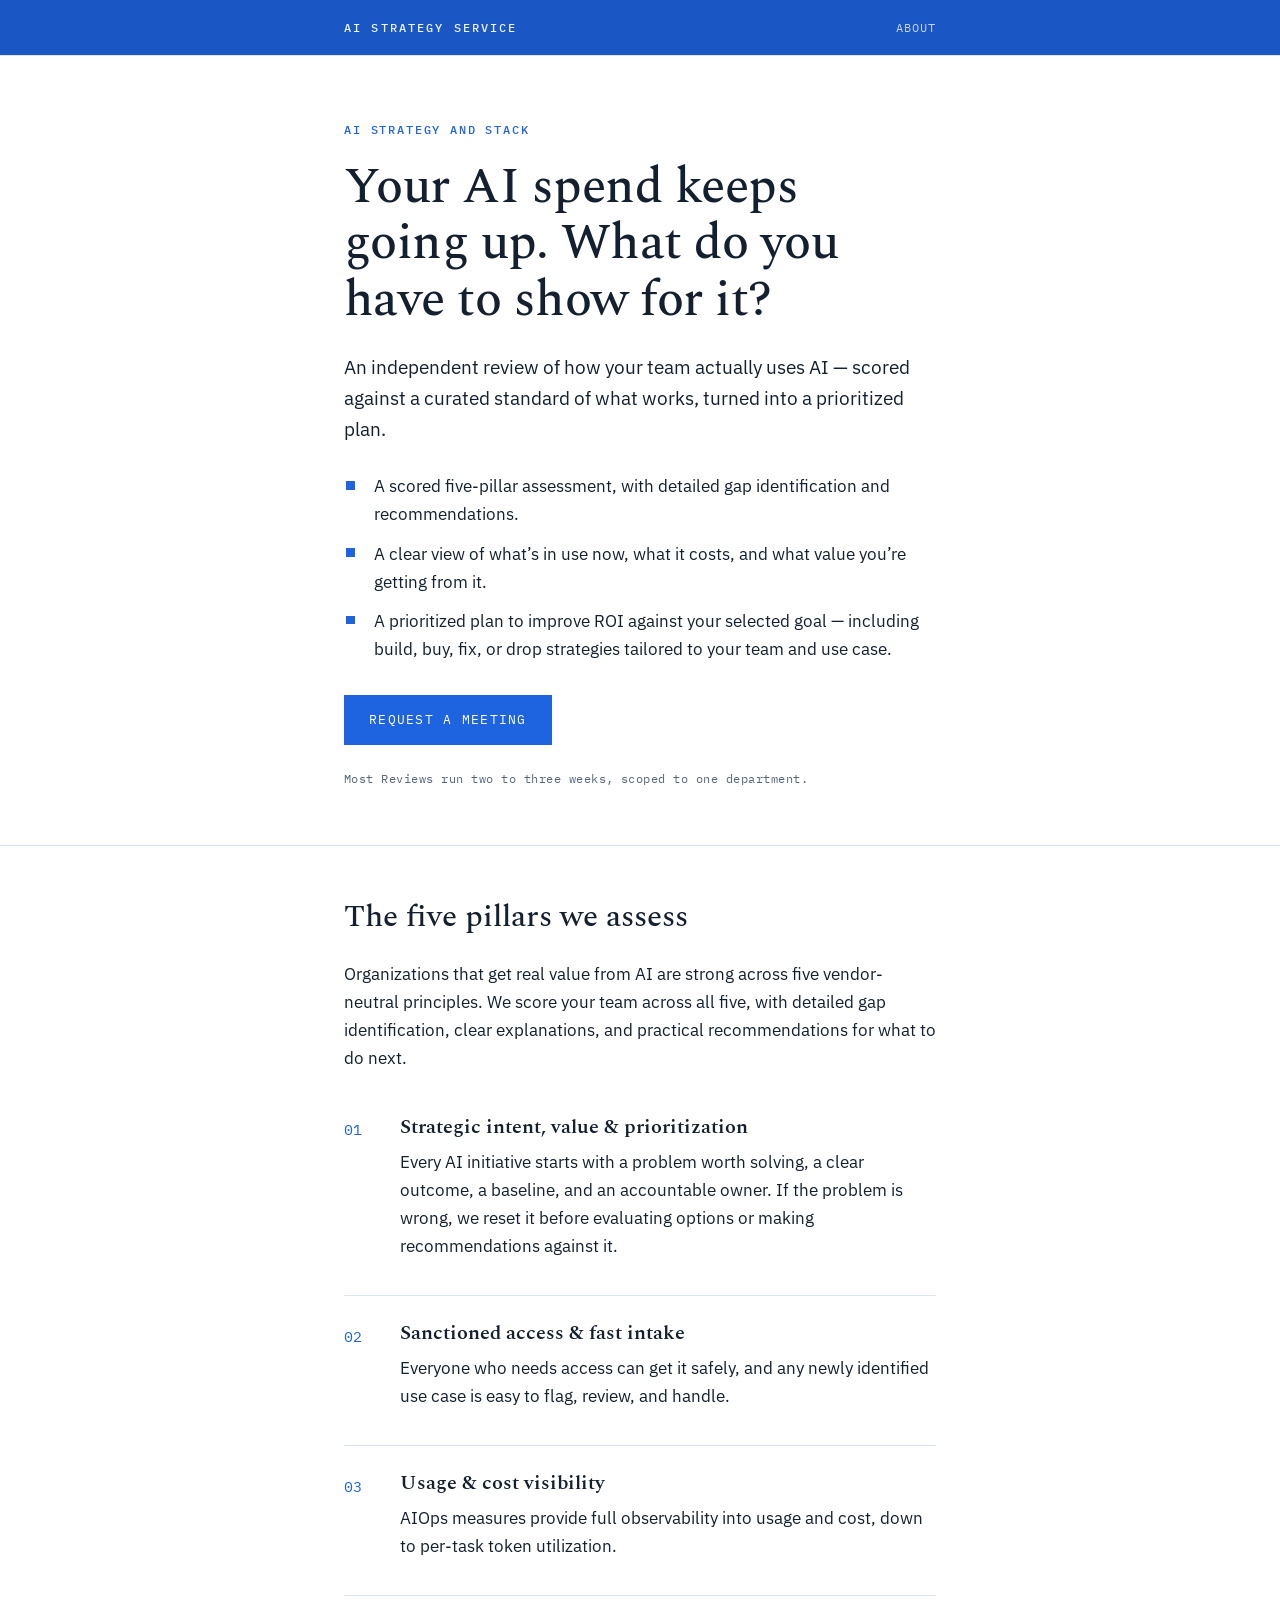
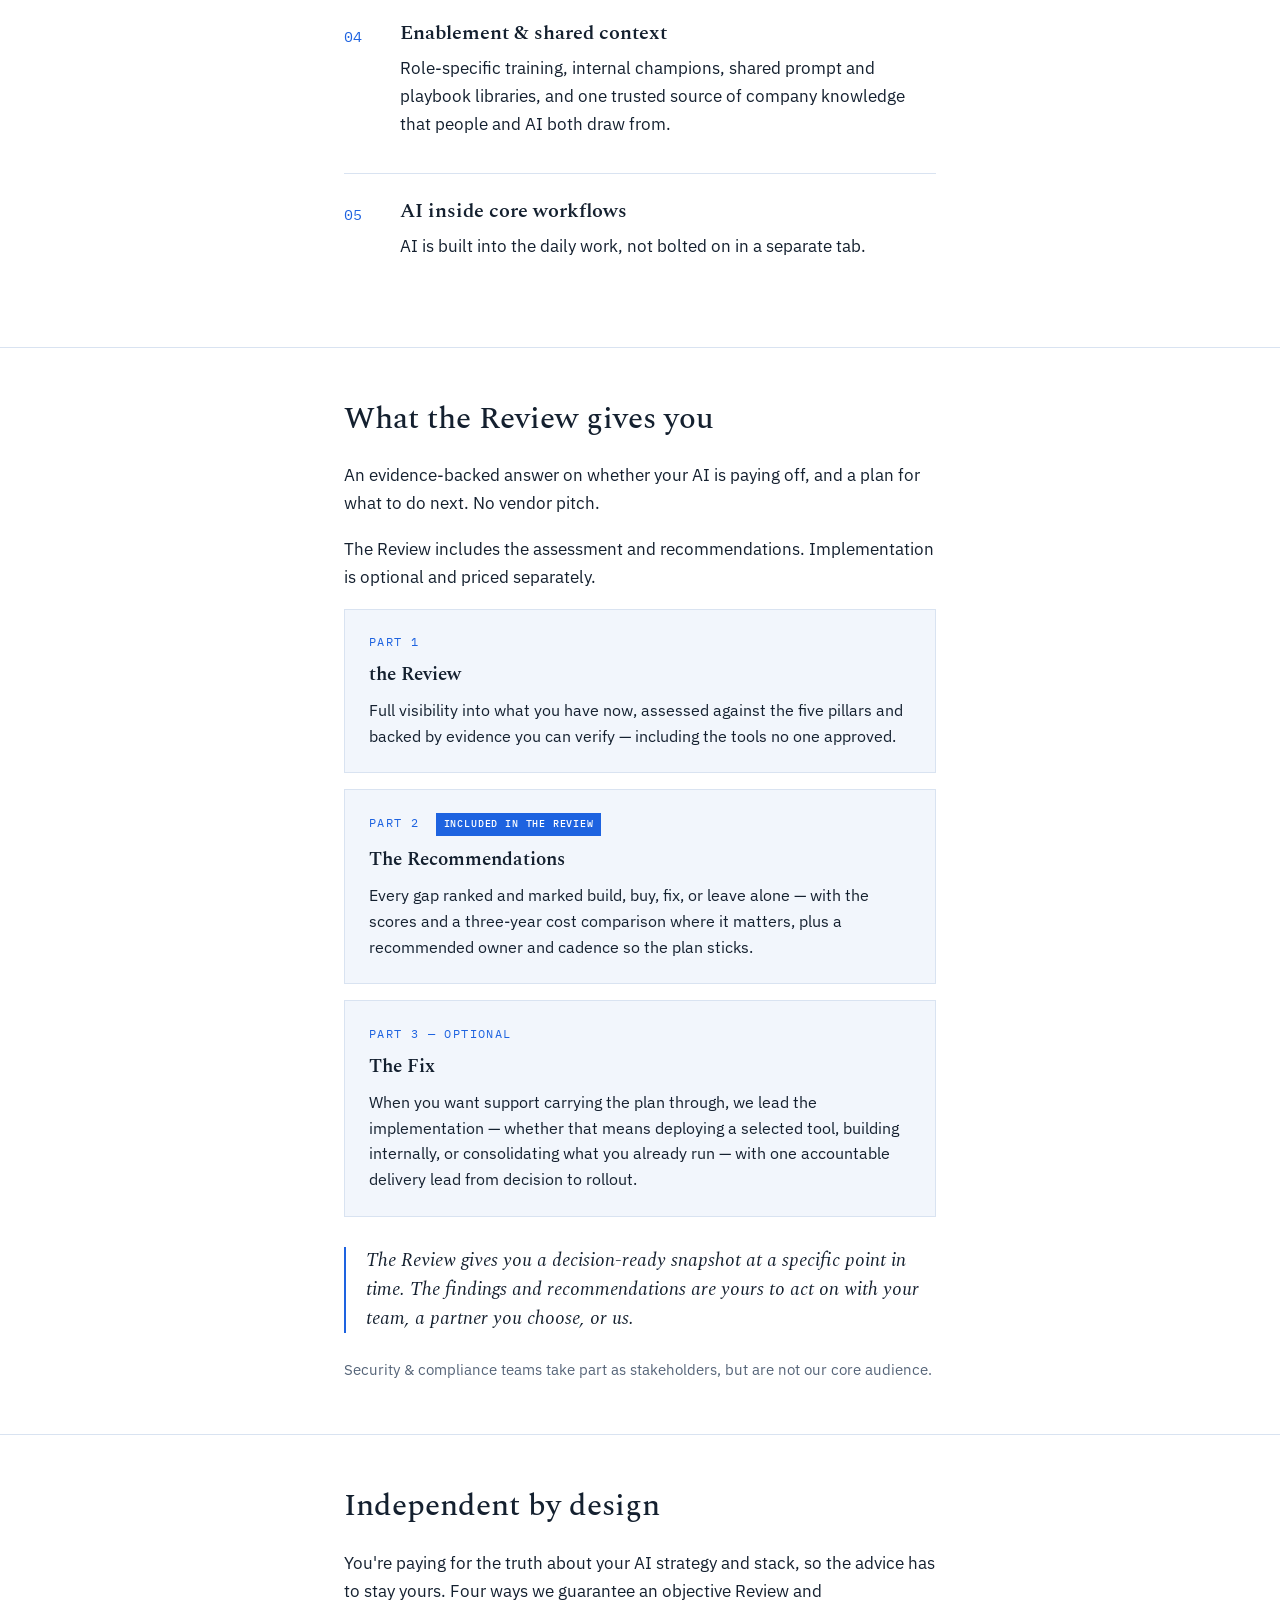
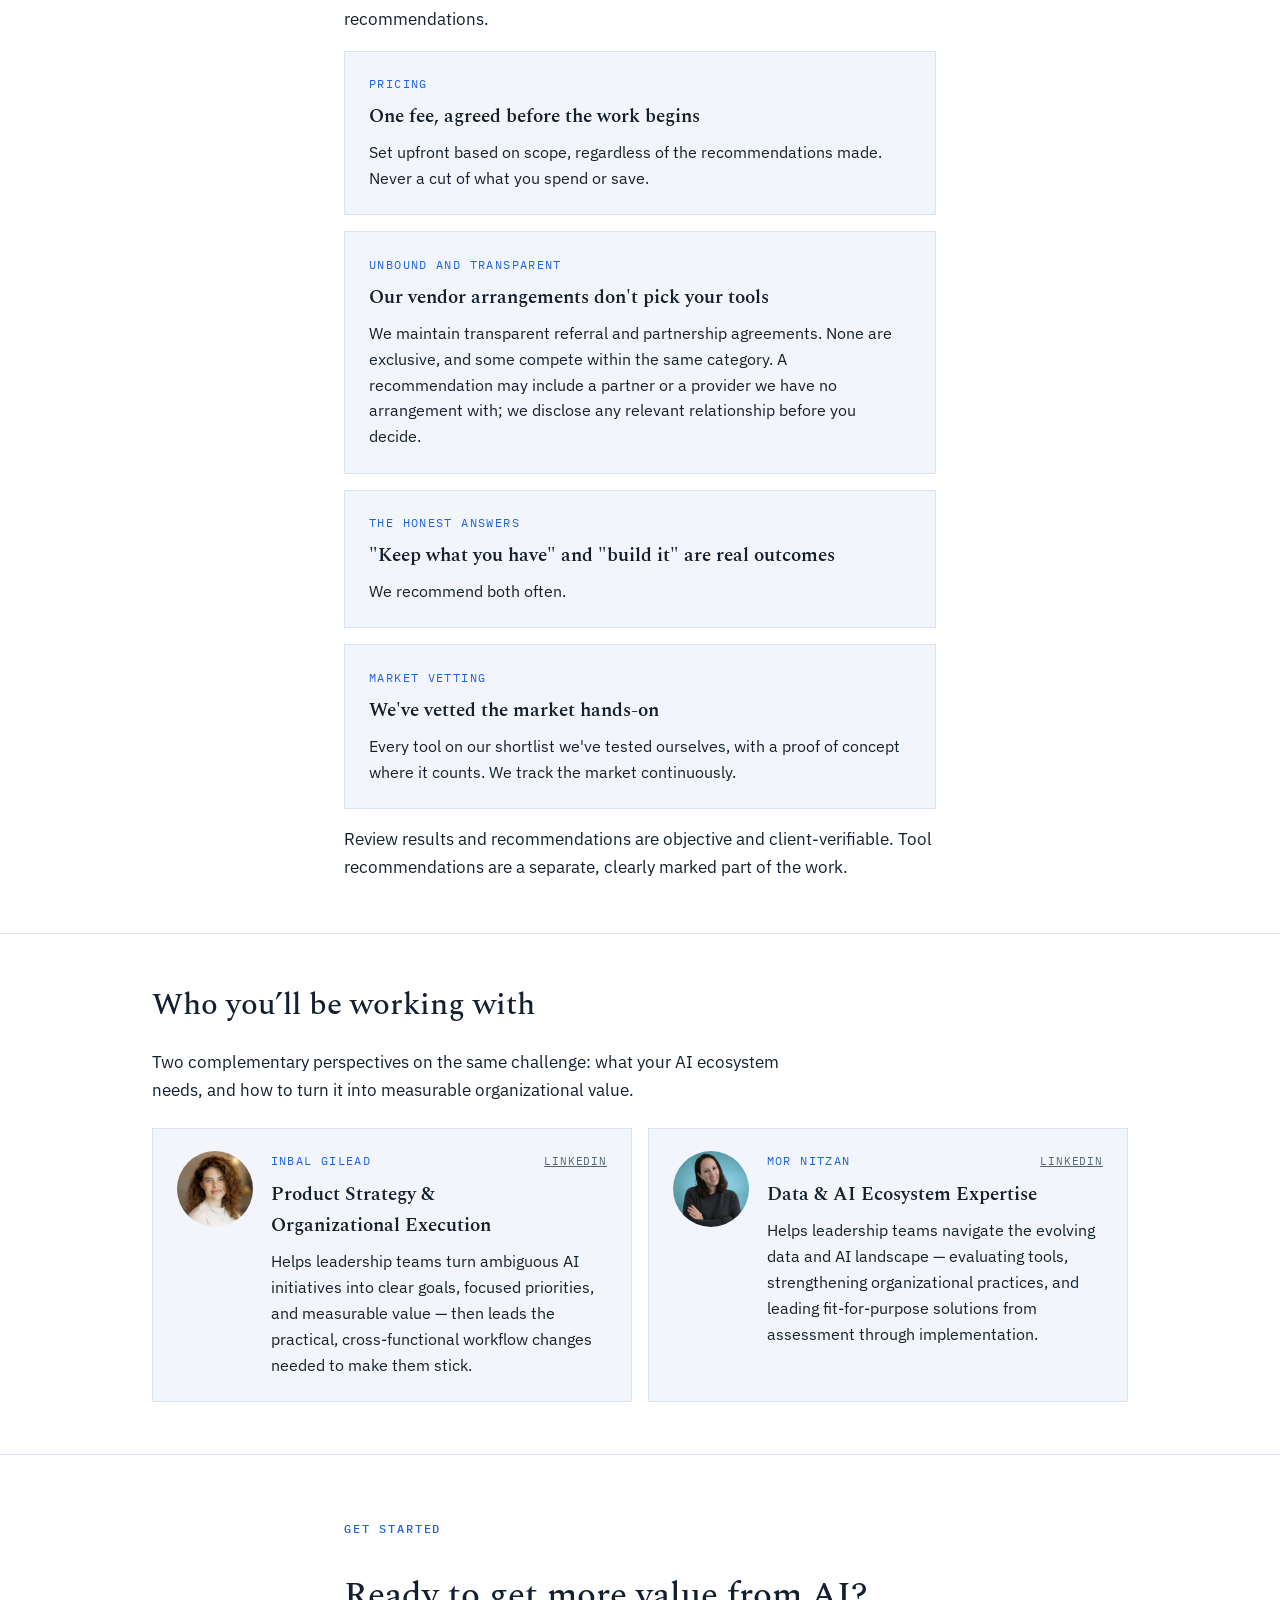
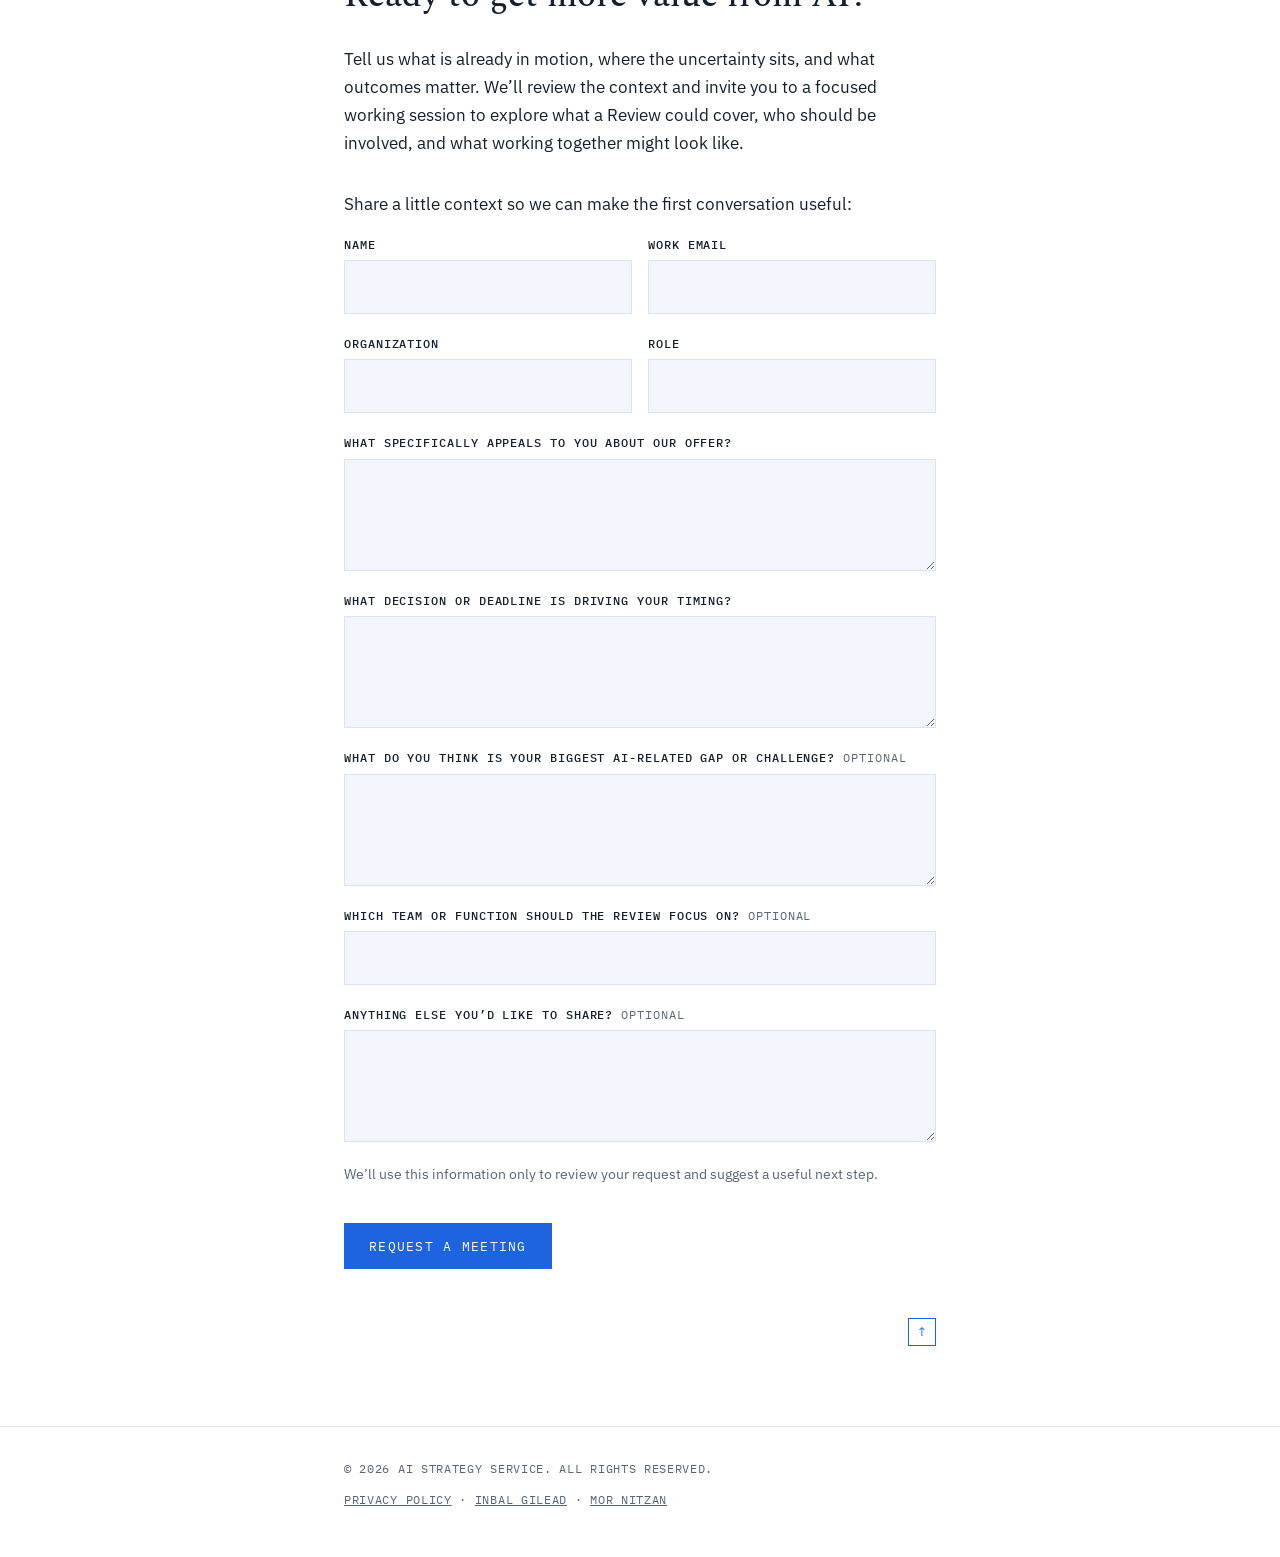
==== ai-strategy-service/index.html @ 46b4a3da "Add AI strategy service landing page" ====
<!doctype html>
<html lang="en">
<head>
<meta charset="utf-8">
<meta name="viewport" content="width=device-width, initial-scale=1">
<style>img{max-width:100%}[hidden]{display:none!important}</style>
<title>Is Your AI Working?</title>
<meta name="description" content="An independent read on whether your organization's AI is delivering — mapped, scored against five pillars, and turned into a prioritized plan." />
<link rel="preconnect" href="https://fonts.googleapis.com" />
<link rel="preconnect" href="https://fonts.gstatic.com" crossorigin />
<link rel="stylesheet" href="https://fonts.googleapis.com/css2?family=Spectral:ital,wght@0,400;0,500;0,600;1,400&family=IBM+Plex+Sans:wght@400;500;600&family=IBM+Plex+Mono:wght@400;500&display=swap" />

<style>
  :root {
    --paper:   #ffffff;
    --surface: #f2f6fc;
    --ink:     #14202f;
    --primary: #1a56c4;
    --accent:  #1e63e0;
    --muted:   #566579;
    --border:  #d9e3f1;
    --band-ink:#eef4ff;

    --maxw: 40rem;
    --serif: "Spectral", Georgia, "Times New Roman", serif;
    --sans: "IBM Plex Sans", "Helvetica Neue", Arial, sans-serif;
    --mono: "IBM Plex Mono", ui-monospace, "SFMono-Regular", Menlo, monospace;
  }

  @media (prefers-color-scheme: dark) {
    :root:not([data-theme="light"]) {
      --paper:   #0d1626;
      --surface: #152238;
      --ink:     #e7eefb;
      --primary: #8db4f2;
      --accent:  #6fa2f4;
      --muted:   #93a4bd;
      --border:  #26374f;
      --band-ink:#e7eefb;
    }
  }

  :root[data-theme="dark"] {
    --paper:   #0d1626;
    --surface: #152238;
    --ink:     #e7eefb;
    --primary: #8db4f2;
    --accent:  #6fa2f4;
    --muted:   #93a4bd;
    --border:  #26374f;
    --band-ink:#e7eefb;
  }

  * { box-sizing: border-box; }

  body {
    margin: 0;
    background: var(--paper);
    color: var(--ink);
    font-family: var(--sans);
    font-size: 1.0625rem;
    line-height: 1.65;
    -webkit-font-smoothing: antialiased;
  }

  .wrap {
    max-width: var(--maxw);
    margin: 0 auto;
    padding: 0 1.5rem;
  }

  .eyebrow {
    font-family: var(--mono);
    font-size: 0.72rem;
    font-weight: 500;
    letter-spacing: 0.16em;
    text-transform: uppercase;
    color: var(--accent);
    margin: 0 0 1.25rem;
  }

  h1, h2, h3 {
    font-family: var(--serif);
    font-weight: 500;
    text-wrap: balance;
    color: var(--ink);
  }

  /* ---- header band ---- */
  .band {
    background: var(--primary);
    color: var(--band-ink);
    border-bottom: 1px solid var(--border);
  }
  :root[data-theme="dark"] .band,
  :root:not([data-theme="light"]) .band {
    background: var(--surface);
  }
  @media (prefers-color-scheme: light) {
    :root:not([data-theme="dark"]) .band { background: var(--primary); }
  }

  .band .wrap {
    display: flex;
    justify-content: space-between;
    align-items: center;
    gap: 1rem;
    padding-top: 1.1rem;
    padding-bottom: 1.1rem;
    font-family: var(--mono);
    font-size: 0.74rem;
    letter-spacing: 0.08em;
  }
  .band .mark {
    text-transform: uppercase;
    letter-spacing: 0.18em;
    font-weight: 500;
  }
  .band .legend {
    color: var(--band-ink);
    opacity: 0.66;
    text-transform: uppercase;
  }
  .band a.legend { text-decoration: none; opacity: 0.8; }
  .band a.legend:hover { opacity: 1; }

  /* ---- hero ---- */
  .hero { padding: 4rem 0 3.5rem; }
  .hero h1 {
    font-size: clamp(2.1rem, 6vw, 3.15rem);
    line-height: 1.12;
    letter-spacing: -0.01em;
    margin: 0 0 1.5rem;
  }
  .hero p.lede {
    font-size: 1.2rem;
    line-height: 1.6;
    color: var(--ink);
    margin: 0 0 1.75rem;
  }
  .hero .hero-list { margin: 0 0 2rem; }
  .hero .hero-list li { margin-bottom: 0.7rem; }
  .hero-shape {
    font-family: var(--mono);
    font-size: 0.76rem;
    letter-spacing: 0.04em;
    color: var(--muted);
    margin: 1.5rem 0 0;
  }

  .cta {
    display: inline-block;
    font-family: var(--mono);
    font-size: 0.8rem;
    letter-spacing: 0.1em;
    text-transform: uppercase;
    text-decoration: none;
    color: var(--paper);
    background: var(--accent);
    padding: 0.85rem 1.5rem;
    border: 1px solid var(--accent);
    transition: background 120ms ease, color 120ms ease;
  }
  .cta:hover { background: transparent; color: var(--accent); }
  .cta:focus-visible { outline: 2px solid var(--accent); outline-offset: 3px; }
  :root[data-theme="dark"] .cta,
  :root:not([data-theme="light"]) .cta { color: #0d1626; }
  @media (prefers-color-scheme: light) {
    :root:not([data-theme="dark"]) .cta { color: var(--paper); }
  }

  /* ---- generic section ---- */
  section { padding: 3.25rem 0; border-top: 1px solid var(--border); }
  section h2 {
    font-size: clamp(1.5rem, 4vw, 1.95rem);
    line-height: 1.2;
    margin: 0 0 1.5rem;
  }
  section p { margin: 0 0 1.1rem; }
  section p:last-child { margin-bottom: 0; }
  strong { font-weight: 600; }

  .checklist { list-style: none; margin: 1.5rem 0 0; padding: 0; }
  .checklist li {
    position: relative;
    padding-left: 1.9rem;
    margin-bottom: 0.95rem;
  }
  .checklist li::before {
    content: "";
    position: absolute;
    left: 0.15rem;
    top: 0.55rem;
    width: 0.55rem;
    height: 0.55rem;
    background: var(--accent);
  }

  /* ---- framework ---- */
  .scale-note {
    font-family: var(--mono);
    font-size: 0.78rem;
    color: var(--muted);
    display: flex;
    align-items: center;
    gap: 0.7rem;
    margin: 0 0 2.25rem;
    letter-spacing: 0.03em;
  }
  .scale { display: inline-flex; gap: 0.28rem; }
  .scale i {
    width: 0.62rem; height: 0.62rem;
    border: 1px solid var(--accent);
    display: block;
  }
  .scale i:first-child { background: var(--accent); }

  .practice {
    display: grid;
    grid-template-columns: 2.4rem 1fr;
    gap: 0.4rem 1.1rem;
    padding: 1.6rem 0;
    border-top: 1px solid var(--border);
  }
  .practice:first-of-type { border-top: none; }
  .practice .num {
    font-family: var(--mono);
    font-size: 0.95rem;
    color: var(--accent);
    padding-top: 0.15rem;
  }
  .practice h3 {
    margin: 0 0 0.45rem;
    font-size: 1.24rem;
    font-weight: 600;
    line-height: 1.3;
  }
  .practice .good { margin: 0 0 0.55rem; }
  .practice .check {
    margin: 0;
    font-size: 0.95rem;
    color: var(--muted);
  }
  .practice .check b {
    font-family: var(--mono);
    font-weight: 500;
    font-size: 0.7rem;
    letter-spacing: 0.12em;
    text-transform: uppercase;
    color: var(--accent);
    display: block;
    margin-bottom: 0.15rem;
  }

  /* ---- offer ---- */
  .part {
    background: var(--surface);
    border: 1px solid var(--border);
    padding: 1.4rem 1.5rem;
    margin-bottom: 1rem;
  }
  .part .label {
    font-family: var(--mono);
    font-size: 0.72rem;
    letter-spacing: 0.12em;
    text-transform: uppercase;
    color: var(--accent);
    display: block;
    margin-bottom: 0.5rem;
  }
  .included-badge {
    display: inline-block;
    margin-left: 0.55rem;
    padding: 0.2rem 0.45rem;
    background: var(--accent);
    color: var(--paper);
    font-size: 0.64rem;
    font-weight: 500;
    letter-spacing: 0.08em;
  }
  .part h3 { margin: 0 0 0.5rem; font-size: 1.18rem; font-weight: 600; }
  .part p { margin: 0; font-size: 0.98rem; }
  .part .opt { color: var(--muted); font-style: italic; }
  #about .wrap { max-width: 64rem; }
  #about .intro { max-width: var(--maxw); margin-bottom: 1.5rem; }
  .people {
    display: grid;
    grid-template-columns: repeat(2, minmax(0, 1fr));
    gap: 1rem;
  }
  .part.person { display: flex; gap: 1.1rem; align-items: flex-start; }
  .people .part.person { height: 100%; margin: 0; }
  .part.person img {
    width: 76px; height: 76px; border-radius: 50%;
    object-fit: cover; flex: none;
  }
  .person-meta {
    display: flex;
    align-items: baseline;
    justify-content: space-between;
    gap: 0.75rem;
    margin-bottom: 0.5rem;
  }
  .person-meta .label { margin: 0; }
  .person-meta a {
    color: var(--muted);
    font-family: var(--mono);
    font-size: 0.68rem;
    letter-spacing: 0.08em;
    text-transform: uppercase;
  }
  .person-meta a:hover { color: var(--accent); }

  .pullquote {
    font-family: var(--serif);
    font-size: 1.2rem;
    line-height: 1.5;
    font-style: italic;
    border-left: 2px solid var(--accent);
    padding-left: 1.25rem;
    margin: 1.9rem 0 0;
    color: var(--ink);
  }

  /* ---- closing ---- */
  .closing { border-top: 1px solid var(--border); }
  .closing .wrap { padding-top: 4rem; padding-bottom: 5rem; }
  .closing h2 { font-size: clamp(1.6rem, 4.5vw, 2.2rem); margin-bottom: 1.25rem; }
  .contact-intro { margin-bottom: 2rem; }
  .contact-form { display: grid; gap: 1.25rem; }
  .form-row { display: grid; grid-template-columns: repeat(2, minmax(0, 1fr)); gap: 1rem; }
  .field { display: grid; gap: 0.4rem; }
  .field label {
    font-family: var(--mono);
    font-size: 0.72rem;
    font-weight: 500;
    letter-spacing: 0.08em;
    text-transform: uppercase;
  }
  .field .optional { color: var(--muted); font-weight: 400; }
  .field input, .field textarea {
    width: 100%;
    border: 1px solid var(--border);
    border-radius: 0;
    background: var(--surface);
    color: var(--ink);
    font: inherit;
    padding: 0.75rem 0.85rem;
  }
  .field textarea { min-height: 7rem; resize: vertical; }
  .field input:focus, .field textarea:focus {
    outline: 2px solid var(--accent);
    outline-offset: 2px;
  }
  .form-note { color: var(--muted); font-size: 0.9rem; margin: 0; }
  .bot-field { position: absolute; left: -9999px; }
  .back-to-top-wrap { display: flex; justify-content: flex-end; margin: 2rem 0 0; }
  .back-to-top {
    display: inline-grid;
    place-items: center;
    width: 1.75rem;
    height: 1.75rem;
    border: 1px solid var(--accent);
    color: var(--accent);
    font-family: var(--mono);
    font-size: 0.8rem;
    line-height: 1;
    text-decoration: none;
  }
  .back-to-top:hover { background: var(--accent); color: var(--paper); }
  .back-to-top:focus-visible { outline: 2px solid var(--accent); outline-offset: 3px; }

  footer {
    border-top: 1px solid var(--border);
    padding: 2rem 0 3rem;
    font-family: var(--mono);
    font-size: 0.72rem;
    letter-spacing: 0.06em;
    color: var(--muted);
    text-transform: uppercase;
  }
  footer .wrap {
    display: flex;
    justify-content: space-between;
    align-items: center;
    flex-wrap: wrap;
    gap: 0.75rem 1.5rem;
  }
  footer a { color: inherit; }
  footer a:hover { color: var(--accent); }

  @media (max-width: 800px) {
    .people { grid-template-columns: 1fr; }
    #about .intro { max-width: none; }
  }

  @media (max-width: 520px) {
    .form-row { grid-template-columns: 1fr; }
    .part.person { display: block; }
    .part.person img { margin-bottom: 1rem; }
    footer .wrap { display: block; }
    footer .links { margin-top: 0.75rem; }
  }

  @media (prefers-reduced-motion: no-preference) {
    .reveal { opacity: 0; transform: translateY(12px); transition: opacity 600ms ease, transform 600ms ease; }
    .reveal.in { opacity: 1; transform: none; }
  }
</style>

</head>
<body id="top">
<div class="band">
  <div class="wrap">
    <span class="mark">AI Strategy Service</span>
    <a class="legend" href="#about">About</a>
  </div>
</div>

<header class="hero">
  <div class="wrap">
    <p class="eyebrow">AI Strategy and stack</p>
    <h1>Your AI spend keeps going up. What do you have to show for it?</h1>
    <p class="lede">
      An independent review of how your team actually uses AI —
      scored against a curated standard of what works, turned into a
      prioritized plan.
    </p>
    <ul class="checklist hero-list">
      <li>A scored five-pillar assessment, with detailed gap identification and recommendations.</li>
      <li>A clear view of what&rsquo;s in use now, what it costs, and what value you&rsquo;re getting from it.</li>
      <li>A prioritized plan to improve ROI against your selected goal &mdash; including build, buy, fix, or drop strategies tailored to your team and use case.</li>
    </ul>
    <a class="cta" href="#contact">Request a meeting</a>
    <p class="hero-shape">Most Reviews run two to three weeks, scoped to one department.</p>
  </div>
</header>

<section class="reveal">
  <div class="wrap">
    <h2>The five pillars we assess</h2>
    <p>
      Organizations that get real value from AI are strong across five
      vendor-neutral principles. We score your team across all five, with
      detailed gap identification, clear explanations, and practical
      recommendations for what to do next.
    </p>

    <div class="practice">
      <span class="num">01</span>
      <div>
        <h3>Strategic intent, value &amp; prioritization</h3>
        <p class="good">Every AI initiative starts with a problem worth solving, a clear outcome, a baseline, and an accountable owner. If the problem is wrong, we reset it before evaluating options or making recommendations against it.</p>
      </div>
    </div>

    <div class="practice">
      <span class="num">02</span>
      <div>
        <h3>Sanctioned access &amp; fast intake</h3>
        <p class="good">Everyone who needs access can get it safely, and any newly identified use case is easy to flag, review, and handle.</p>
      </div>
    </div>

    <div class="practice">
      <span class="num">03</span>
      <div>
        <h3>Usage &amp; cost visibility</h3>
        <p class="good">AIOps measures provide full observability into usage and cost, down to per-task token utilization.</p>
      </div>
    </div>

    <div class="practice">
      <span class="num">04</span>
      <div>
        <h3>Enablement &amp; shared context</h3>
        <p class="good">Role-specific training, internal champions, shared prompt and playbook libraries, and one trusted source of company knowledge that people and AI both draw from.</p>
      </div>
    </div>

    <div class="practice">
      <span class="num">05</span>
      <div>
        <h3>AI inside core workflows</h3>
        <p class="good">AI is built into the daily work, not bolted on in a separate tab.</p>
      </div>
    </div>
  </div>
</section>

<section class="reveal">
  <div class="wrap">
    <h2>What the Review gives you</h2>
    <p>
      An evidence-backed answer on whether your AI is paying off, and a
      plan for what to do next. No vendor pitch.
    </p>
    <p>The Review includes the assessment and recommendations. Implementation is optional and priced separately.</p>

    <div class="part">
      <span class="label">Part 1</span>
      <h3>the Review</h3>
      <p>Full visibility into what you have now, assessed against the five pillars and backed by evidence you can verify &mdash; including the tools no one approved.</p>
    </div>

    <div class="part">
      <span class="label">Part 2 <strong class="included-badge">Included in the Review</strong></span>
      <h3>The Recommendations</h3>
      <p>Every gap ranked and marked build, buy, fix, or leave alone &mdash; with the scores and a three-year cost comparison where it matters, plus a recommended owner and cadence so the plan sticks.</p>
    </div>

    <div class="part">
      <span class="label">Part 3 &mdash; optional</span>
      <h3>The Fix</h3>
      <p>When you want support carrying the plan through, we lead the implementation &mdash; whether that means deploying a selected tool, building internally, or consolidating what you already run &mdash; with one accountable delivery lead from decision to rollout.</p>
    </div>

    <p class="pullquote">
      The Review gives you a decision-ready snapshot at a specific point in
      time. The findings and
      recommendations are yours to act on with your team, a partner you
      choose, or us.
    </p>
    <p style="font-size:0.95rem;color:var(--muted);margin-top:1.5rem;">
      Security &amp; compliance teams take part as stakeholders, but are not our
      core audience.
    </p>
  </div>
</section>

<section class="reveal">
  <div class="wrap">
    <h2>Independent by design</h2>
    <p>
      You're paying for the truth about your AI strategy and stack, so the advice
      has to stay yours. Four ways we guarantee an objective Review and recommendations.
    </p>

    <div class="part">
      <span class="label">Pricing</span>
      <h3>One fee, agreed before the work begins</h3>
      <p>
        Set upfront based on scope, regardless of the recommendations made.
        Never a cut of what you spend or save.
      </p>
    </div>

    <div class="part">
      <span class="label">Unbound and transparent</span>
      <h3>Our vendor arrangements don't pick your tools</h3>
      <p>
        We maintain transparent referral and partnership agreements. None
        are exclusive, and some compete within the same category. A
        recommendation may include a partner or a provider we have no
        arrangement with; we disclose any relevant relationship before you decide.
      </p>
    </div>

    <div class="part">
      <span class="label">The honest answers</span>
      <h3>"Keep what you have" and "build it" are real outcomes</h3>
      <p>We recommend both often.</p>
    </div>

    <div class="part">
      <span class="label">Market vetting</span>
      <h3>We've vetted the market hands-on</h3>
      <p>
        Every tool on our shortlist we've tested ourselves, with a proof
        of concept where it counts. We track the market continuously.
      </p>
    </div>

    <p>
      Review results and recommendations are objective and client-verifiable. Tool
      recommendations are a separate, clearly marked part of the work.
    </p>
  </div>
</section>

<section class="reveal" id="about">
  <div class="wrap">
    <div class="intro">
      <h2>Who you&rsquo;ll be working with</h2>
      <p>
        Two complementary perspectives on the same challenge: what your AI
        ecosystem needs, and how to turn it into measurable organizational value.
      </p>
    </div>

    <div class="people">
      <div class="part person">
        <img src="inbal.png" alt="Inbal Gilead" width="76" height="76" />
        <div>
          <div class="person-meta">
            <span class="label">Inbal Gilead</span>
            <a href="https://www.linkedin.com/in/inbal-gilead" target="_blank" rel="noopener noreferrer">LinkedIn</a>
          </div>
          <h3>Product Strategy &amp; Organizational Execution</h3>
          <p>Helps leadership teams turn ambiguous AI initiatives into clear goals, focused priorities, and measurable value &mdash; then leads the practical, cross-functional workflow changes needed to make them stick.</p>
        </div>
      </div>

      <div class="part person">
        <img src="mor.jpg" alt="Mor Nitzan" width="76" height="76" />
        <div>
          <div class="person-meta">
            <span class="label">Mor Nitzan</span>
            <a href="https://www.linkedin.com/in/mor-nitzan-b29a75110" target="_blank" rel="noopener noreferrer">LinkedIn</a>
          </div>
          <h3>Data &amp; AI Ecosystem Expertise</h3>
          <p>Helps leadership teams navigate the evolving data and AI landscape &mdash; evaluating tools, strengthening organizational practices, and leading fit-for-purpose solutions from assessment through implementation.</p>
        </div>
      </div>
    </div>
  </div>
</section>

<div class="closing" id="contact">
  <div class="wrap">
    <p class="eyebrow">Get started</p>
    <h2>Ready to get more value from AI?</h2>
    <p class="contact-intro">
      Tell us what is already in motion, where the uncertainty sits, and what
      outcomes matter. We&rsquo;ll review the context and invite you to a focused
      working session to explore what a Review could cover, who should be
      involved, and what working together might look like.
    </p>
    <p>Share a little context so we can make the first conversation useful:</p>

    <form class="contact-form" name="meeting-request" method="POST" action="https://formsubmit.co/inbalgilead@gmail.com">
      <input type="hidden" name="_cc" value="mor.nitzan3007@gmail.com">
      <input type="hidden" name="_next" value="https://inbalgilead.com/ai-strategy-service/success.html">
      <input type="hidden" name="_subject" value="New AI Strategy Service meeting request">
      <input type="hidden" name="_template" value="table">
      <p class="bot-field"><label>Don&rsquo;t fill this out: <input name="_honey"></label></p>

      <div class="form-row">
        <div class="field">
          <label for="name">Name</label>
          <input id="name" name="name" type="text" autocomplete="name" required>
        </div>
        <div class="field">
          <label for="email">Work email</label>
          <input id="email" name="email" type="email" autocomplete="email" required>
        </div>
      </div>

      <div class="form-row">
        <div class="field">
          <label for="organization">Organization</label>
          <input id="organization" name="organization" type="text" autocomplete="organization" required>
        </div>
        <div class="field">
          <label for="role">Role</label>
          <input id="role" name="role" type="text" autocomplete="organization-title" required>
        </div>
      </div>

      <div class="field">
        <label for="appeal">What specifically appeals to you about our offer?</label>
        <textarea id="appeal" name="what-appeals-to-you" required></textarea>
      </div>
      <div class="field">
        <label for="timing">What decision or deadline is driving your timing?</label>
        <textarea id="timing" name="timing" required></textarea>
      </div>
      <div class="field">
        <label for="gap">What do you think is your biggest AI-related gap or challenge? <span class="optional">Optional</span></label>
        <textarea id="gap" name="biggest-ai-gap"></textarea>
      </div>
      <div class="field">
        <label for="focus">Which team or function should the Review focus on? <span class="optional">Optional</span></label>
        <input id="focus" name="review-focus" type="text">
      </div>
      <div class="field">
        <label for="anything-else">Anything else you&rsquo;d like to share? <span class="optional">Optional</span></label>
        <textarea id="anything-else" name="anything-else"></textarea>
      </div>

      <p class="form-note">We&rsquo;ll use this information only to review your request and suggest a useful next step.</p>
      <p><button class="cta" type="submit">Request a meeting</button></p>
    </form>
    <p class="back-to-top-wrap"><a class="back-to-top" href="#top" aria-label="Back to top">&uarr;</a></p>
  </div>
</div>

<footer>
  <div class="wrap">
    <span>&copy; 2026 AI Strategy Service. All rights reserved.</span>
    <span class="links"><a href="privacy.html">Privacy Policy</a> · <a href="https://www.linkedin.com/in/inbal-gilead" target="_blank" rel="noopener noreferrer">Inbal Gilead</a> · <a href="https://www.linkedin.com/in/mor-nitzan-b29a75110" target="_blank" rel="noopener noreferrer">Mor Nitzan</a></span>
  </div>
</footer>

<script>
  (function () {
    var els = document.querySelectorAll(".reveal");
    if (!("IntersectionObserver" in window) || window.matchMedia("(prefers-reduced-motion: reduce)").matches) {
      els.forEach(function (el) { el.classList.add("in"); });
      return;
    }
    var io = new IntersectionObserver(function (entries) {
      entries.forEach(function (e) {
        if (e.isIntersecting) { e.target.classList.add("in"); io.unobserve(e.target); }
      });
    }, { rootMargin: "0px 0px -10% 0px" });
    els.forEach(function (el) { io.observe(el); });
  })();
</script>

</body></html>
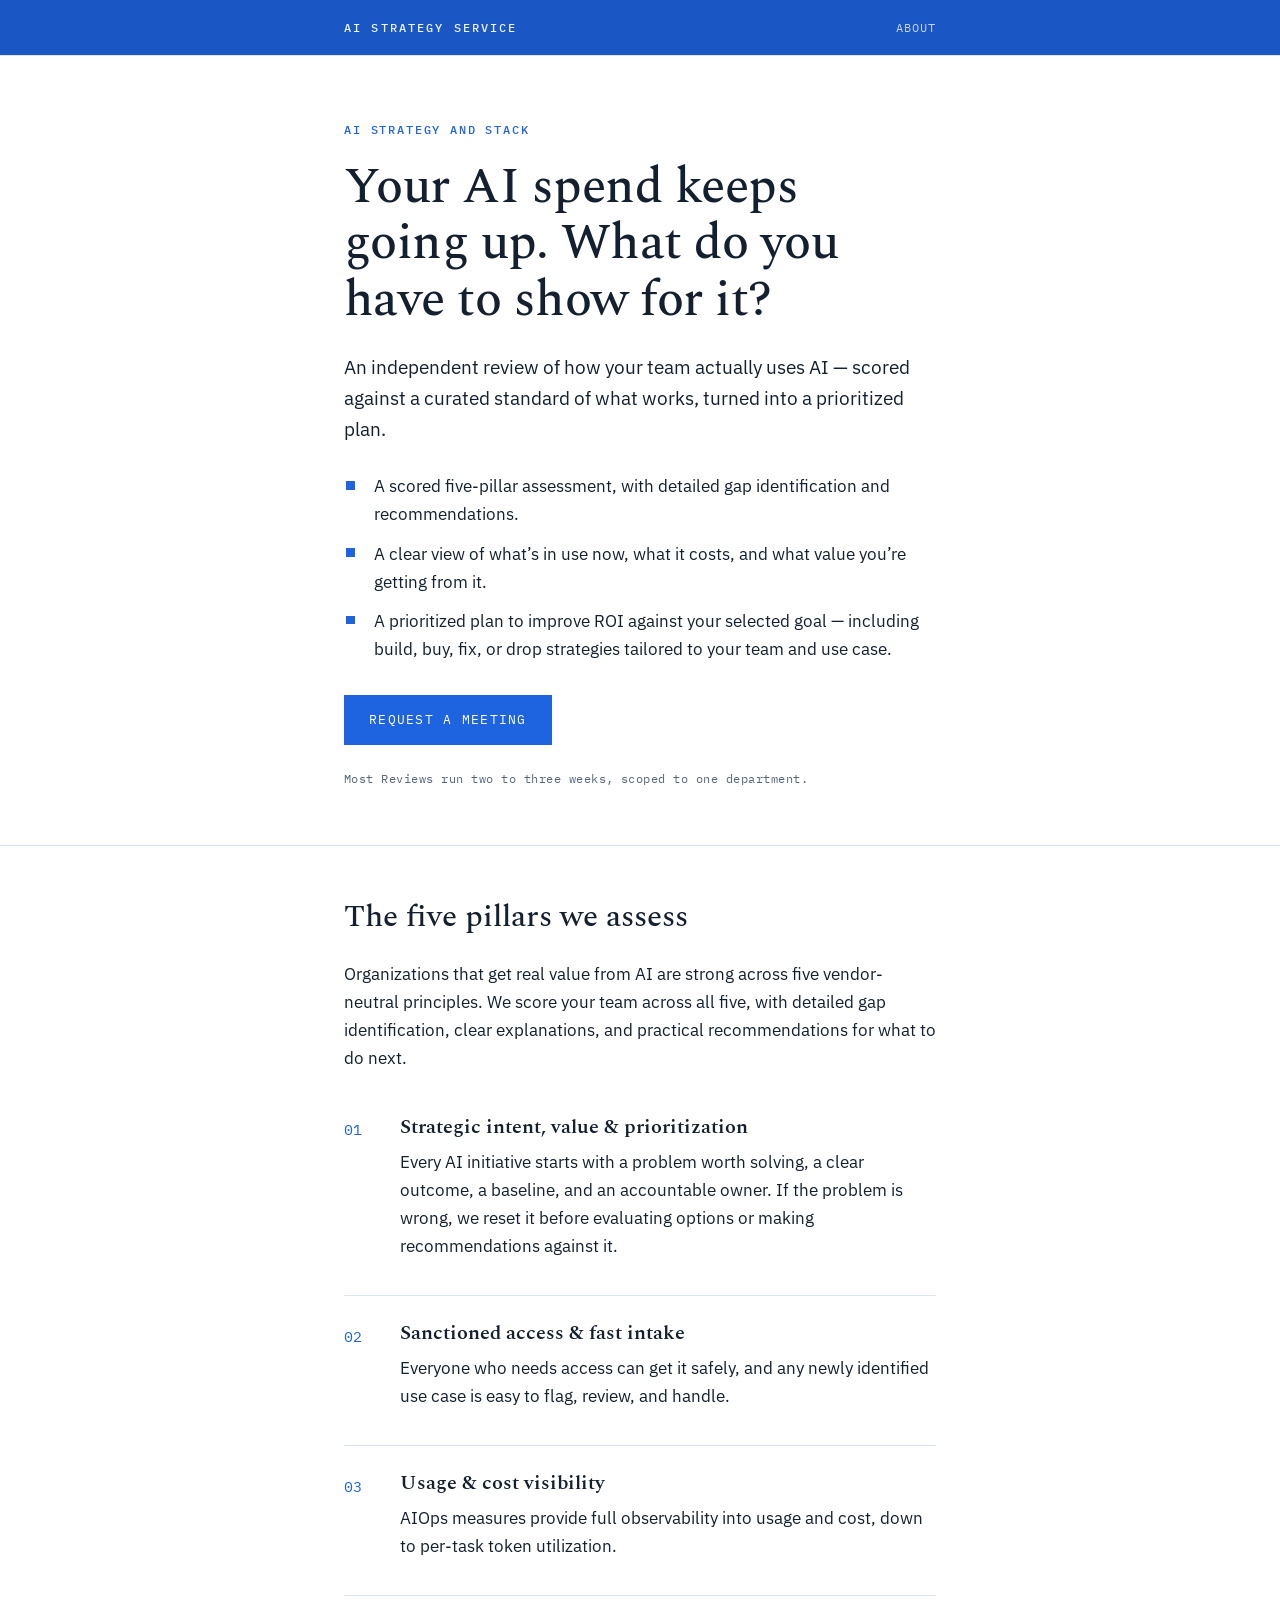
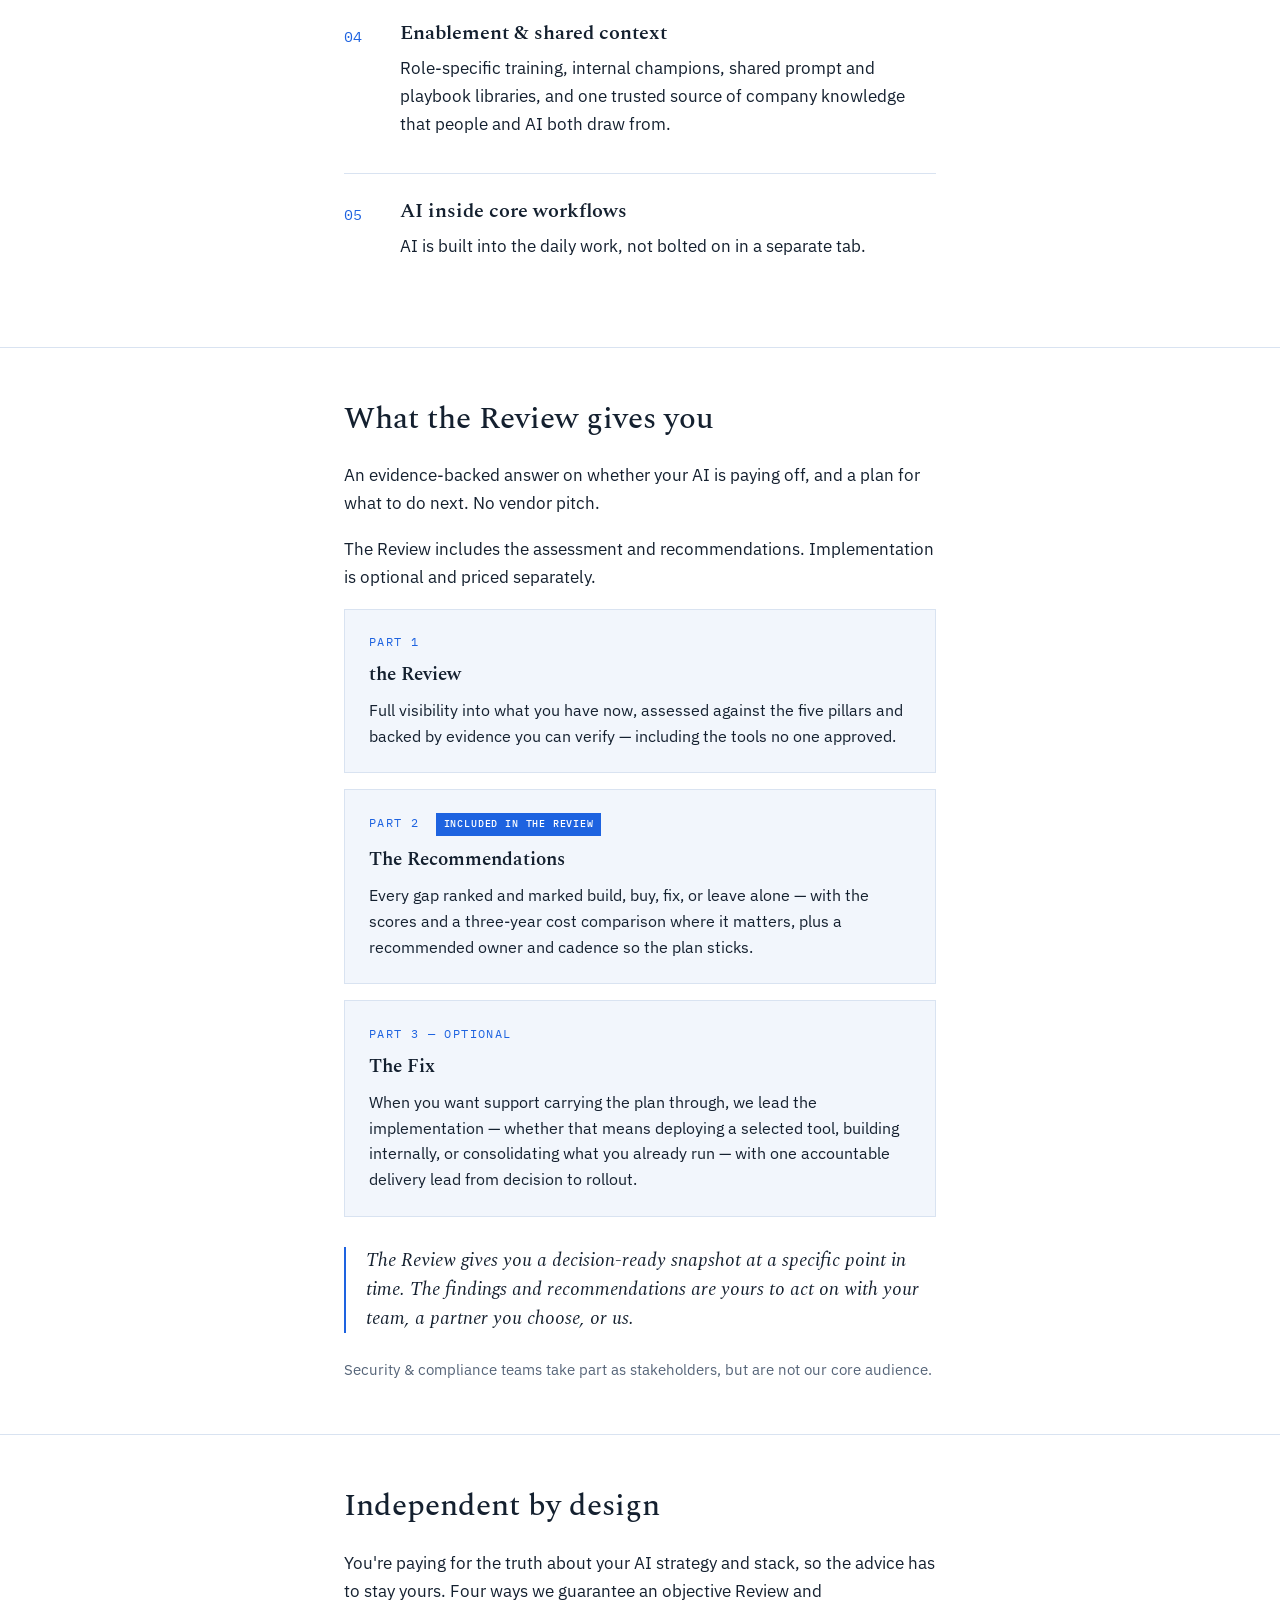
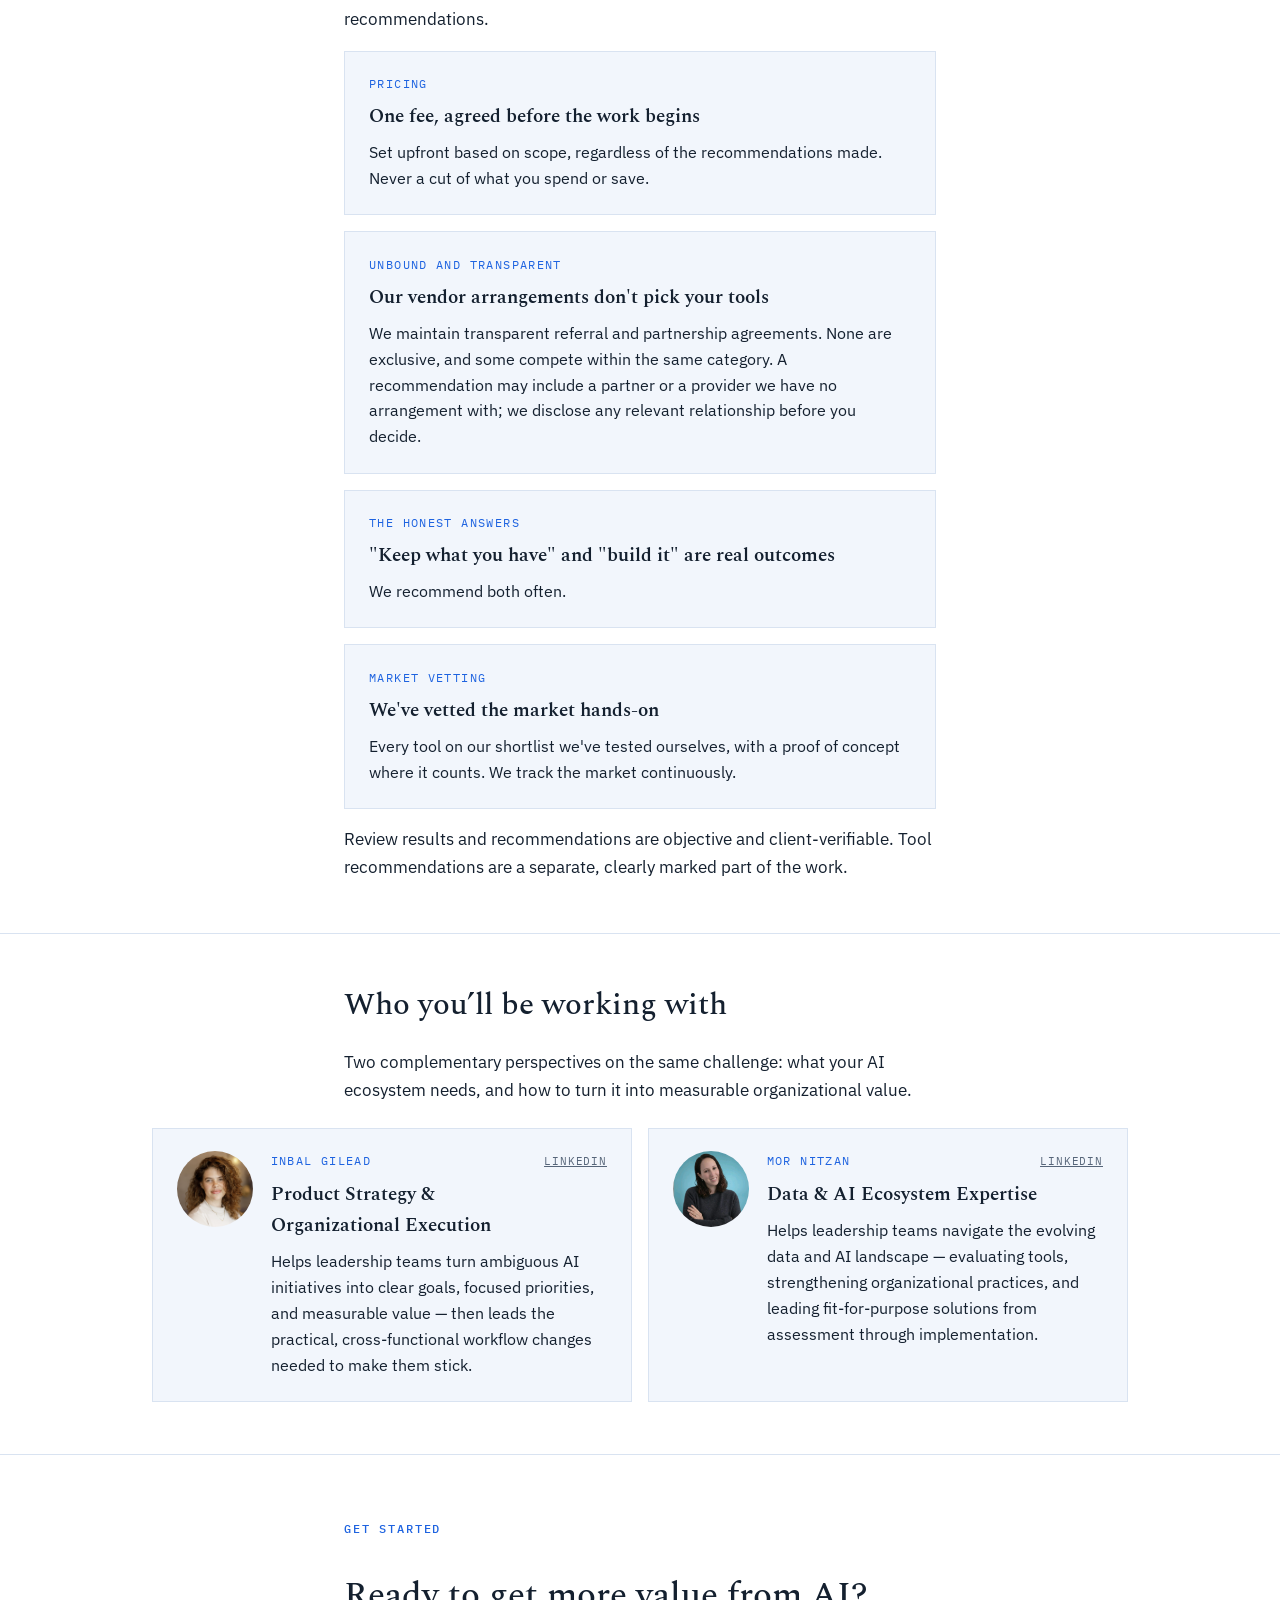
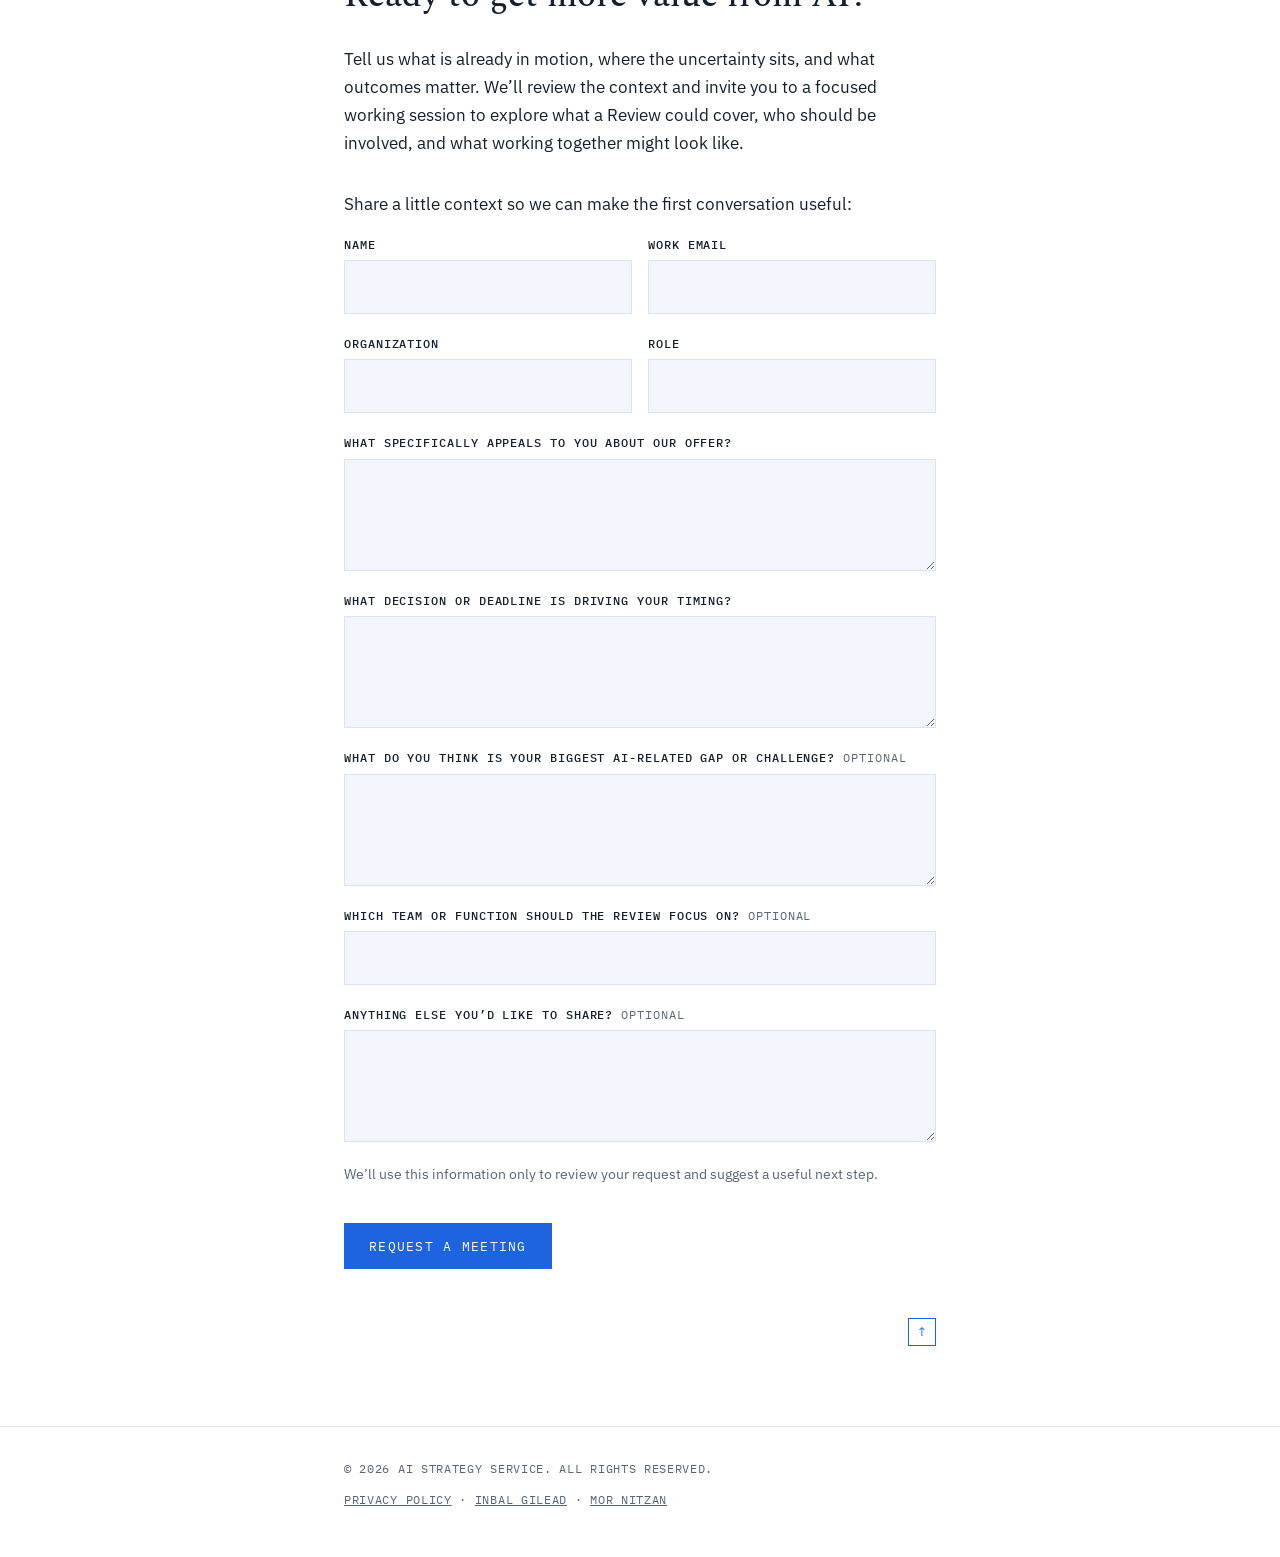
==== commit 74064a63: "Add AI strategy page analytics" ====
--- a/ai-strategy-service/index.html
+++ b/ai-strategy-service/index.html
@@ -2,6 +2,17 @@
 <html lang="en">
 <head>
 <meta charset="utf-8">
+<!-- Google tag (gtag.js) -->
+<script async src="https://www.googletagmanager.com/gtag/js?id=G-G1TN1HCM82"></script>
+<script>
+  window.dataLayer = window.dataLayer || [];
+  function gtag(){dataLayer.push(arguments);}
+  gtag('js', new Date());
+  gtag('config', 'G-G1TN1HCM82', {
+    page_title: 'AI Strategy Service',
+    page_path: '/ai-strategy-service/'
+  });
+</script>
 <meta name="viewport" content="width=device-width, initial-scale=1">
 <style>img{max-width:100%}[hidden]{display:none!important}</style>
 <title>Is Your AI Working?</title>
@@ -282,7 +293,7 @@
   .part p { margin: 0; font-size: 0.98rem; }
   .part .opt { color: var(--muted); font-style: italic; }
   #about .wrap { max-width: 64rem; }
-  #about .intro { max-width: var(--maxw); margin-bottom: 1.5rem; }
+  #about .intro { max-width: var(--maxw); margin: 0 auto 1.5rem; padding: 0 1.5rem; }
   .people {
     display: grid;
     grid-template-columns: repeat(2, minmax(0, 1fr));
@@ -391,7 +402,7 @@
 
   @media (max-width: 800px) {
     .people { grid-template-columns: 1fr; }
-    #about .intro { max-width: none; }
+    #about .intro { max-width: none; padding: 0; }
   }
 
   @media (max-width: 520px) {
@@ -431,12 +442,12 @@
       <li>A clear view of what&rsquo;s in use now, what it costs, and what value you&rsquo;re getting from it.</li>
       <li>A prioritized plan to improve ROI against your selected goal &mdash; including build, buy, fix, or drop strategies tailored to your team and use case.</li>
     </ul>
-    <a class="cta" href="#contact">Request a meeting</a>
+    <a class="cta" href="#contact" data-analytics-event="ai_strategy_hero_cta_click" data-analytics-section="hero">Request a meeting</a>
     <p class="hero-shape">Most Reviews run two to three weeks, scoped to one department.</p>
   </div>
 </header>
 
-<section class="reveal">
+<section class="reveal" id="five-pillars" data-analytics-section="five-pillars">
   <div class="wrap">
     <h2>The five pillars we assess</h2>
     <p>
@@ -488,7 +499,7 @@
   </div>
 </section>
 
-<section class="reveal">
+<section class="reveal" id="review" data-analytics-section="review">
   <div class="wrap">
     <h2>What the Review gives you</h2>
     <p>
@@ -528,7 +539,7 @@
   </div>
 </section>
 
-<section class="reveal">
+<section class="reveal" id="independence" data-analytics-section="independence">
   <div class="wrap">
     <h2>Independent by design</h2>
     <p>
@@ -578,7 +589,7 @@
   </div>
 </section>
 
-<section class="reveal" id="about">
+<section class="reveal" id="about" data-analytics-section="about">
   <div class="wrap">
     <div class="intro">
       <h2>Who you&rsquo;ll be working with</h2>
@@ -594,7 +605,7 @@
         <div>
           <div class="person-meta">
             <span class="label">Inbal Gilead</span>
-            <a href="https://www.linkedin.com/in/inbal-gilead" target="_blank" rel="noopener noreferrer">LinkedIn</a>
+            <a href="https://www.linkedin.com/in/inbal-gilead" target="_blank" rel="noopener noreferrer" data-analytics-event="ai_strategy_linkedin_click" data-analytics-label="Inbal Gilead" data-analytics-section="about">LinkedIn</a>
           </div>
           <h3>Product Strategy &amp; Organizational Execution</h3>
           <p>Helps leadership teams turn ambiguous AI initiatives into clear goals, focused priorities, and measurable value &mdash; then leads the practical, cross-functional workflow changes needed to make them stick.</p>
@@ -606,7 +617,7 @@
         <div>
           <div class="person-meta">
             <span class="label">Mor Nitzan</span>
-            <a href="https://www.linkedin.com/in/mor-nitzan-b29a75110" target="_blank" rel="noopener noreferrer">LinkedIn</a>
+            <a href="https://www.linkedin.com/in/mor-nitzan-b29a75110" target="_blank" rel="noopener noreferrer" data-analytics-event="ai_strategy_linkedin_click" data-analytics-label="Mor Nitzan" data-analytics-section="about">LinkedIn</a>
           </div>
           <h3>Data &amp; AI Ecosystem Expertise</h3>
           <p>Helps leadership teams navigate the evolving data and AI landscape &mdash; evaluating tools, strengthening organizational practices, and leading fit-for-purpose solutions from assessment through implementation.</p>
@@ -616,7 +627,7 @@
   </div>
 </section>
 
-<div class="closing" id="contact">
+<div class="closing" id="contact" data-analytics-section="contact">
   <div class="wrap">
     <p class="eyebrow">Get started</p>
     <h2>Ready to get more value from AI?</h2>
@@ -688,7 +699,7 @@
 <footer>
   <div class="wrap">
     <span>&copy; 2026 AI Strategy Service. All rights reserved.</span>
-    <span class="links"><a href="privacy.html">Privacy Policy</a> · <a href="https://www.linkedin.com/in/inbal-gilead" target="_blank" rel="noopener noreferrer">Inbal Gilead</a> · <a href="https://www.linkedin.com/in/mor-nitzan-b29a75110" target="_blank" rel="noopener noreferrer">Mor Nitzan</a></span>
+    <span class="links"><a href="privacy.html" data-analytics-event="ai_strategy_privacy_click" data-analytics-section="footer">Privacy Policy</a> · <a href="https://www.linkedin.com/in/inbal-gilead" target="_blank" rel="noopener noreferrer" data-analytics-event="ai_strategy_linkedin_click" data-analytics-label="Inbal Gilead" data-analytics-section="footer">Inbal Gilead</a> · <a href="https://www.linkedin.com/in/mor-nitzan-b29a75110" target="_blank" rel="noopener noreferrer" data-analytics-event="ai_strategy_linkedin_click" data-analytics-label="Mor Nitzan" data-analytics-section="footer">Mor Nitzan</a></span>
   </div>
 </footer>
 
@@ -707,5 +718,49 @@
     els.forEach(function (el) { io.observe(el); });
   })();
 </script>
+<script>
+  (function () {
+    function trackAnalyticsEvent(eventName, parameters) {
+      if (typeof gtag !== "function") return;
+      gtag("event", eventName, parameters || {});
+    }
+
+    document.querySelectorAll("[data-analytics-event]").forEach(function (element) {
+      element.addEventListener("click", function () {
+        trackAnalyticsEvent(element.dataset.analyticsEvent, {
+          link_text: element.dataset.analyticsLabel || element.textContent.trim() || element.getAttribute("aria-label") || "",
+          link_url: element.href || "",
+          section_name: element.dataset.analyticsSection || ""
+        });
+      });
+    });
+
+    var form = document.querySelector("form[name='meeting-request']");
+    if (form) {
+      form.addEventListener("submit", function () {
+        trackAnalyticsEvent("ai_strategy_form_submit", {
+          section_name: "contact",
+          transport_type: "beacon"
+        });
+      });
+    }
+
+    if ("IntersectionObserver" in window) {
+      var viewedSections = new Set();
+      var sectionObserver = new IntersectionObserver(function (entries) {
+        entries.forEach(function (entry) {
+          var sectionName = entry.target.dataset.analyticsSection;
+          if (!entry.isIntersecting || viewedSections.has(sectionName)) return;
+          viewedSections.add(sectionName);
+          trackAnalyticsEvent("ai_strategy_section_view", { section_name: sectionName });
+          sectionObserver.unobserve(entry.target);
+        });
+      }, { threshold: 0.25 });
+      document.querySelectorAll("[data-analytics-section]:not(a)").forEach(function (section) {
+        sectionObserver.observe(section);
+      });
+    }
+  })();
+</script>
 
 </body></html>
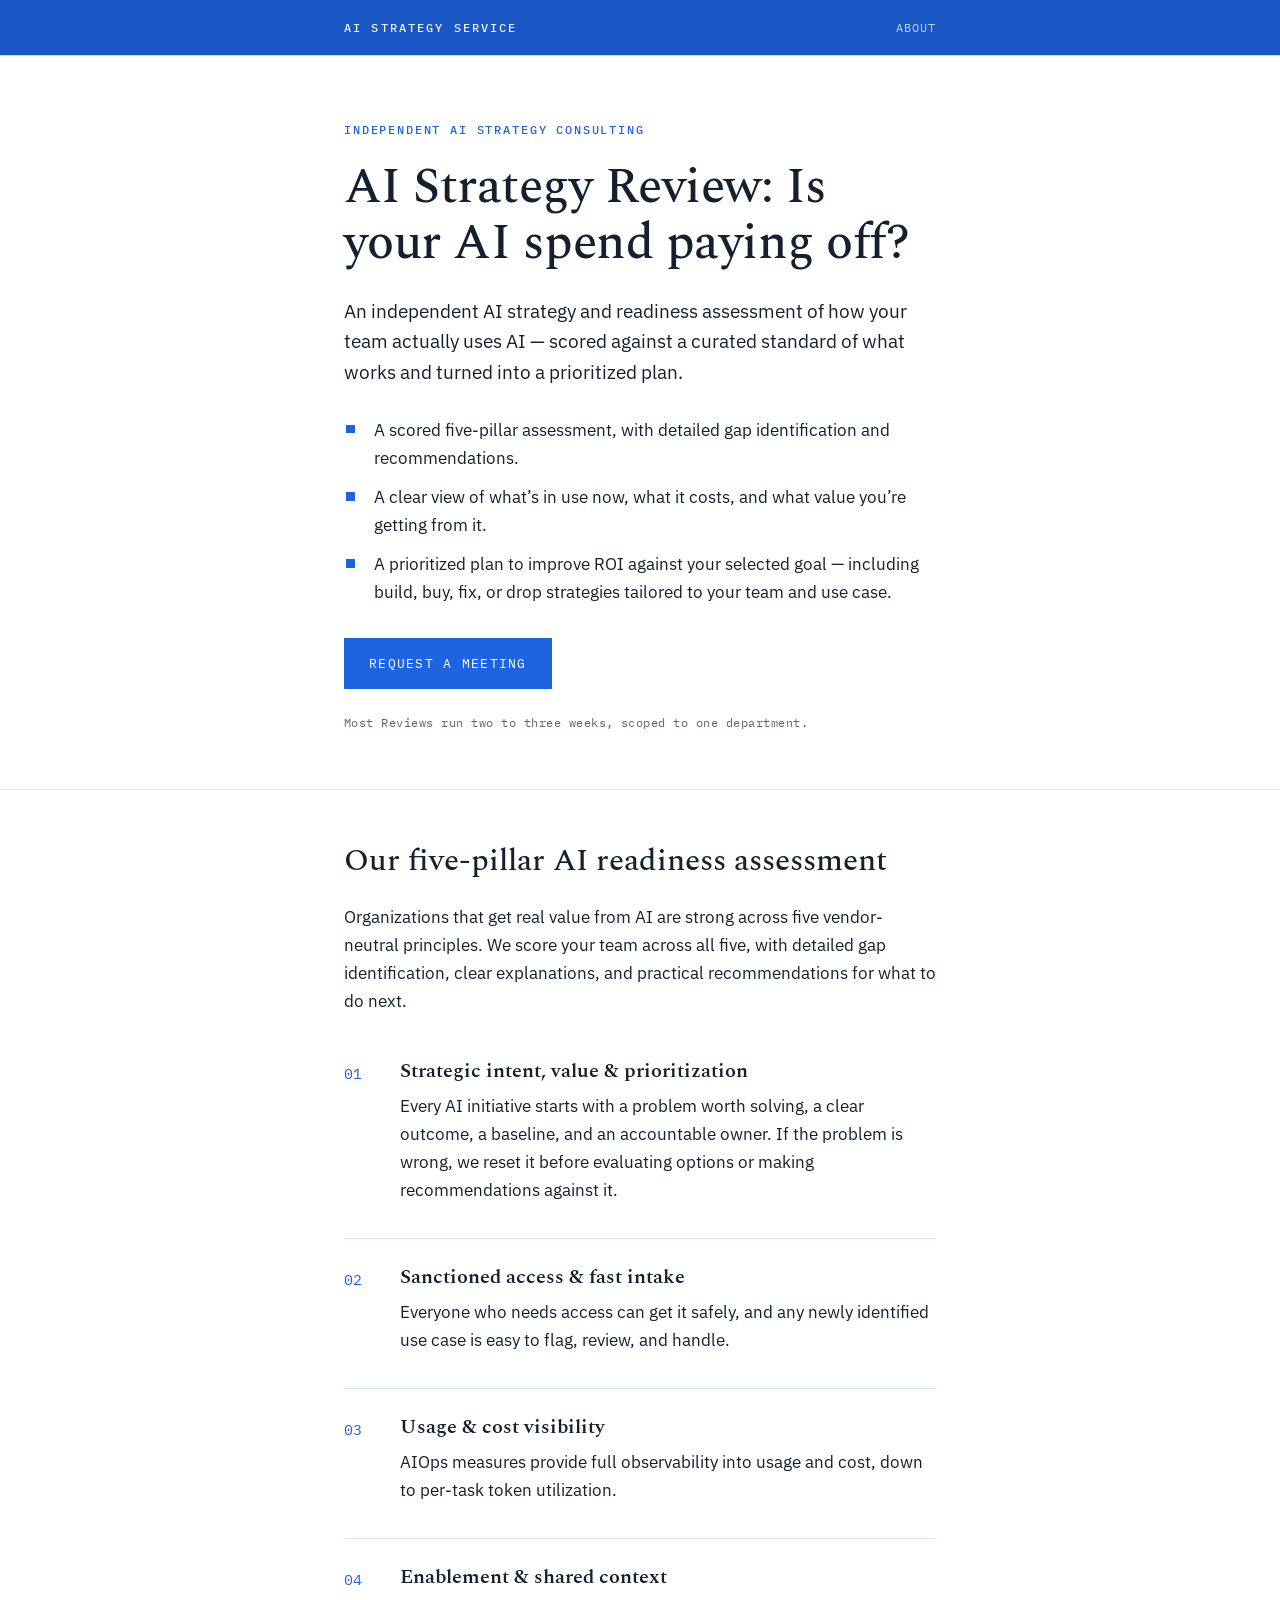
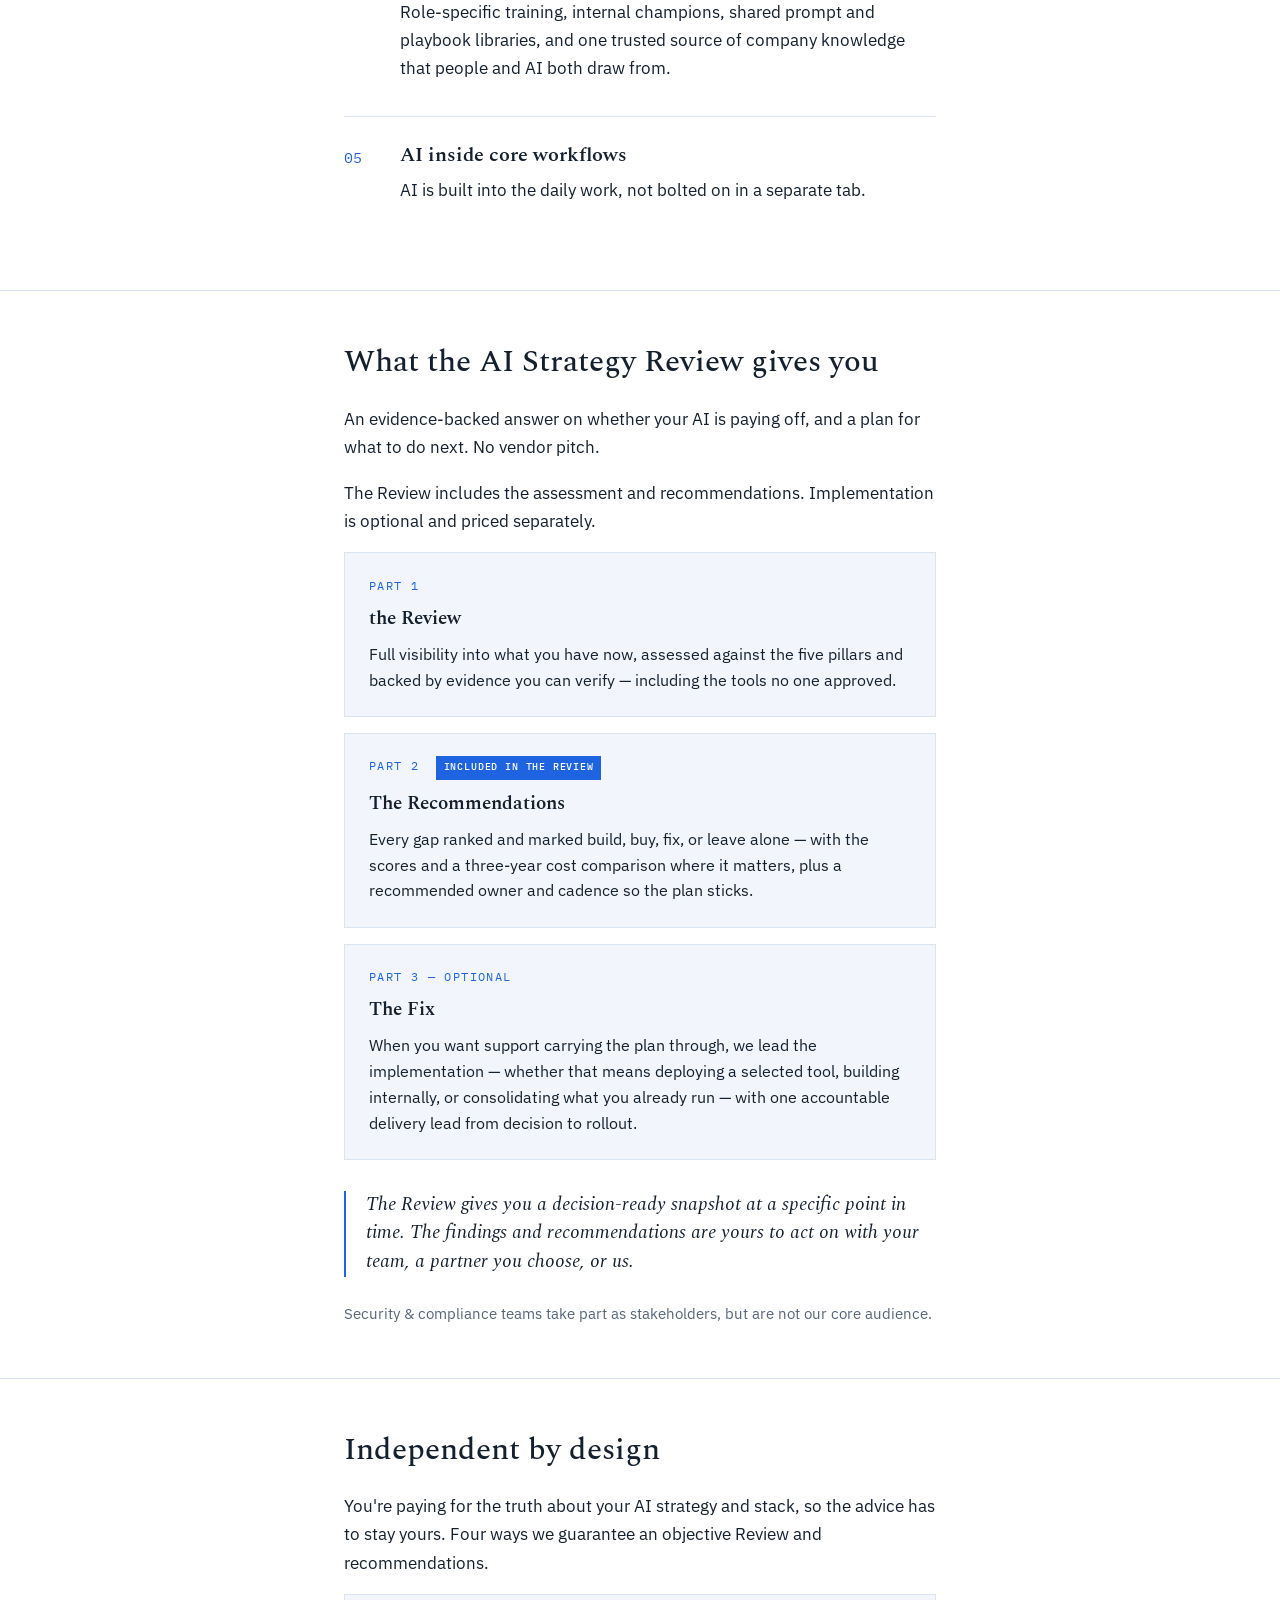
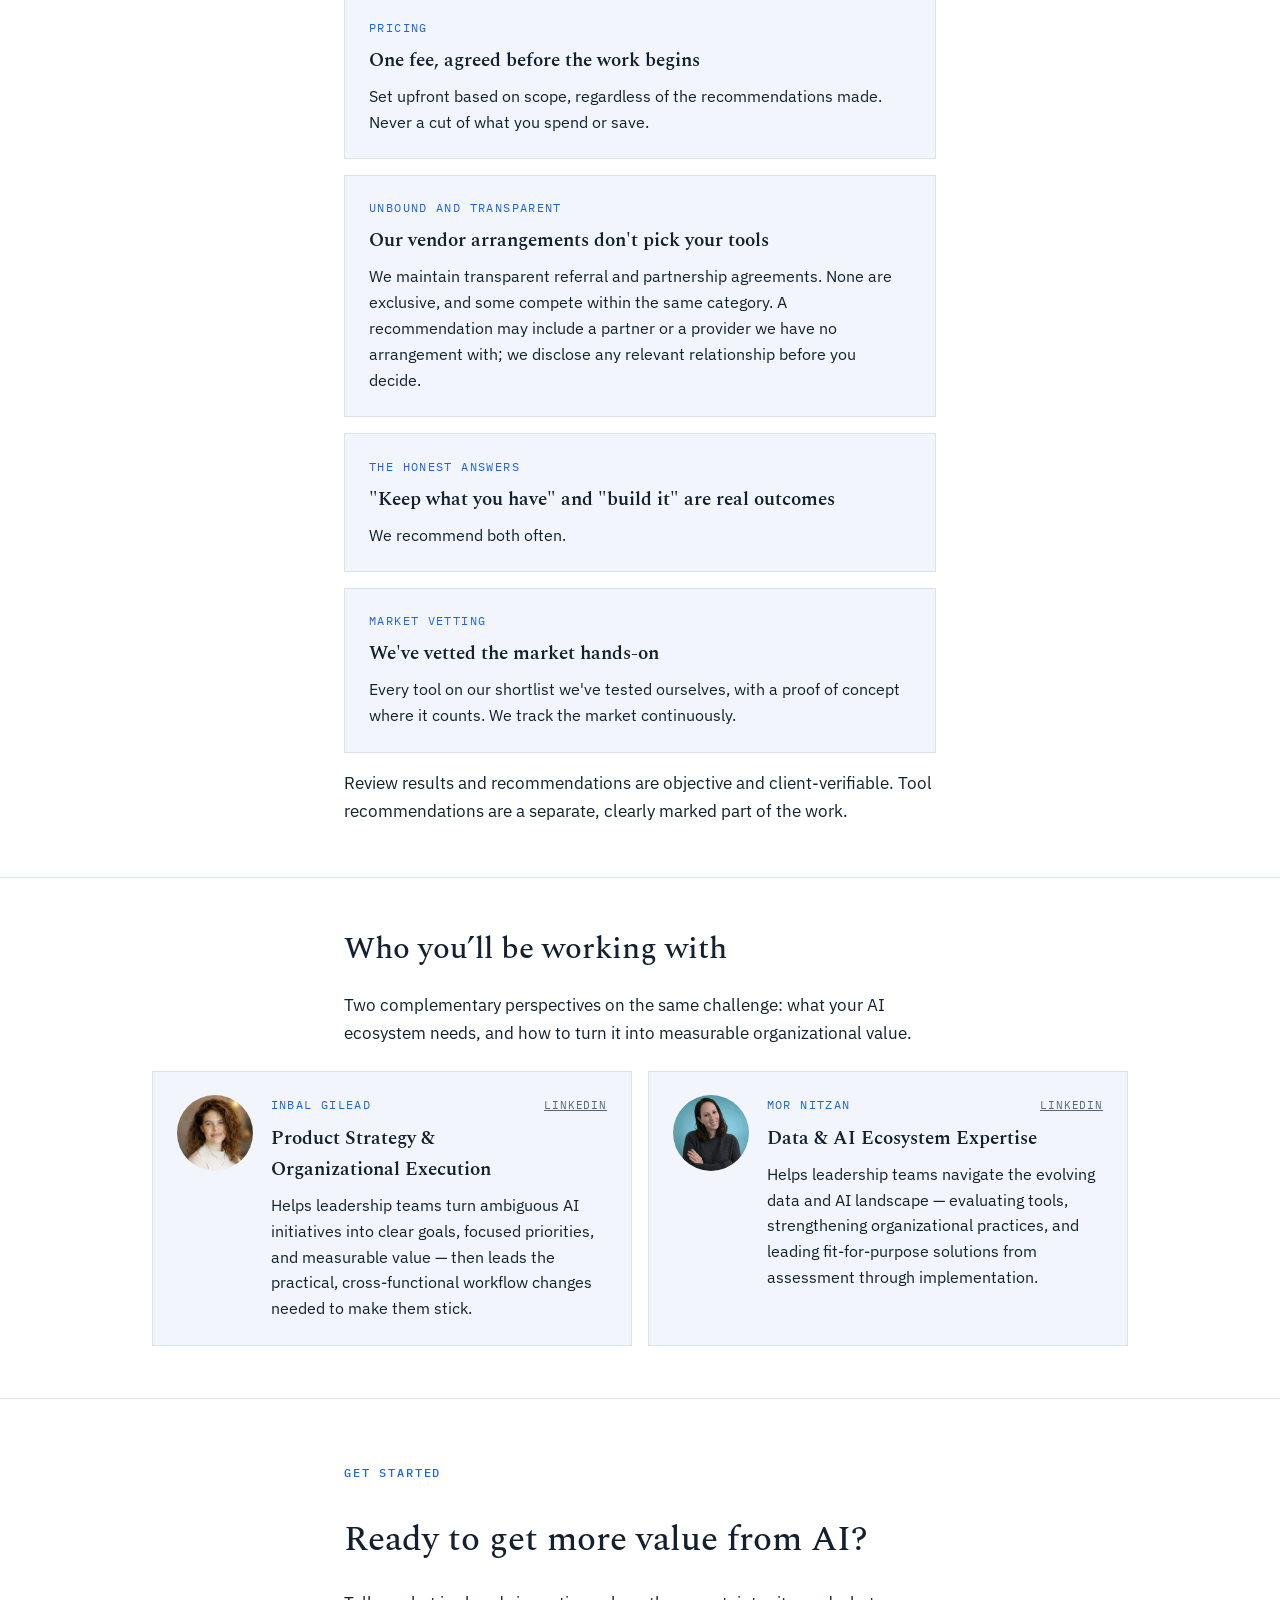
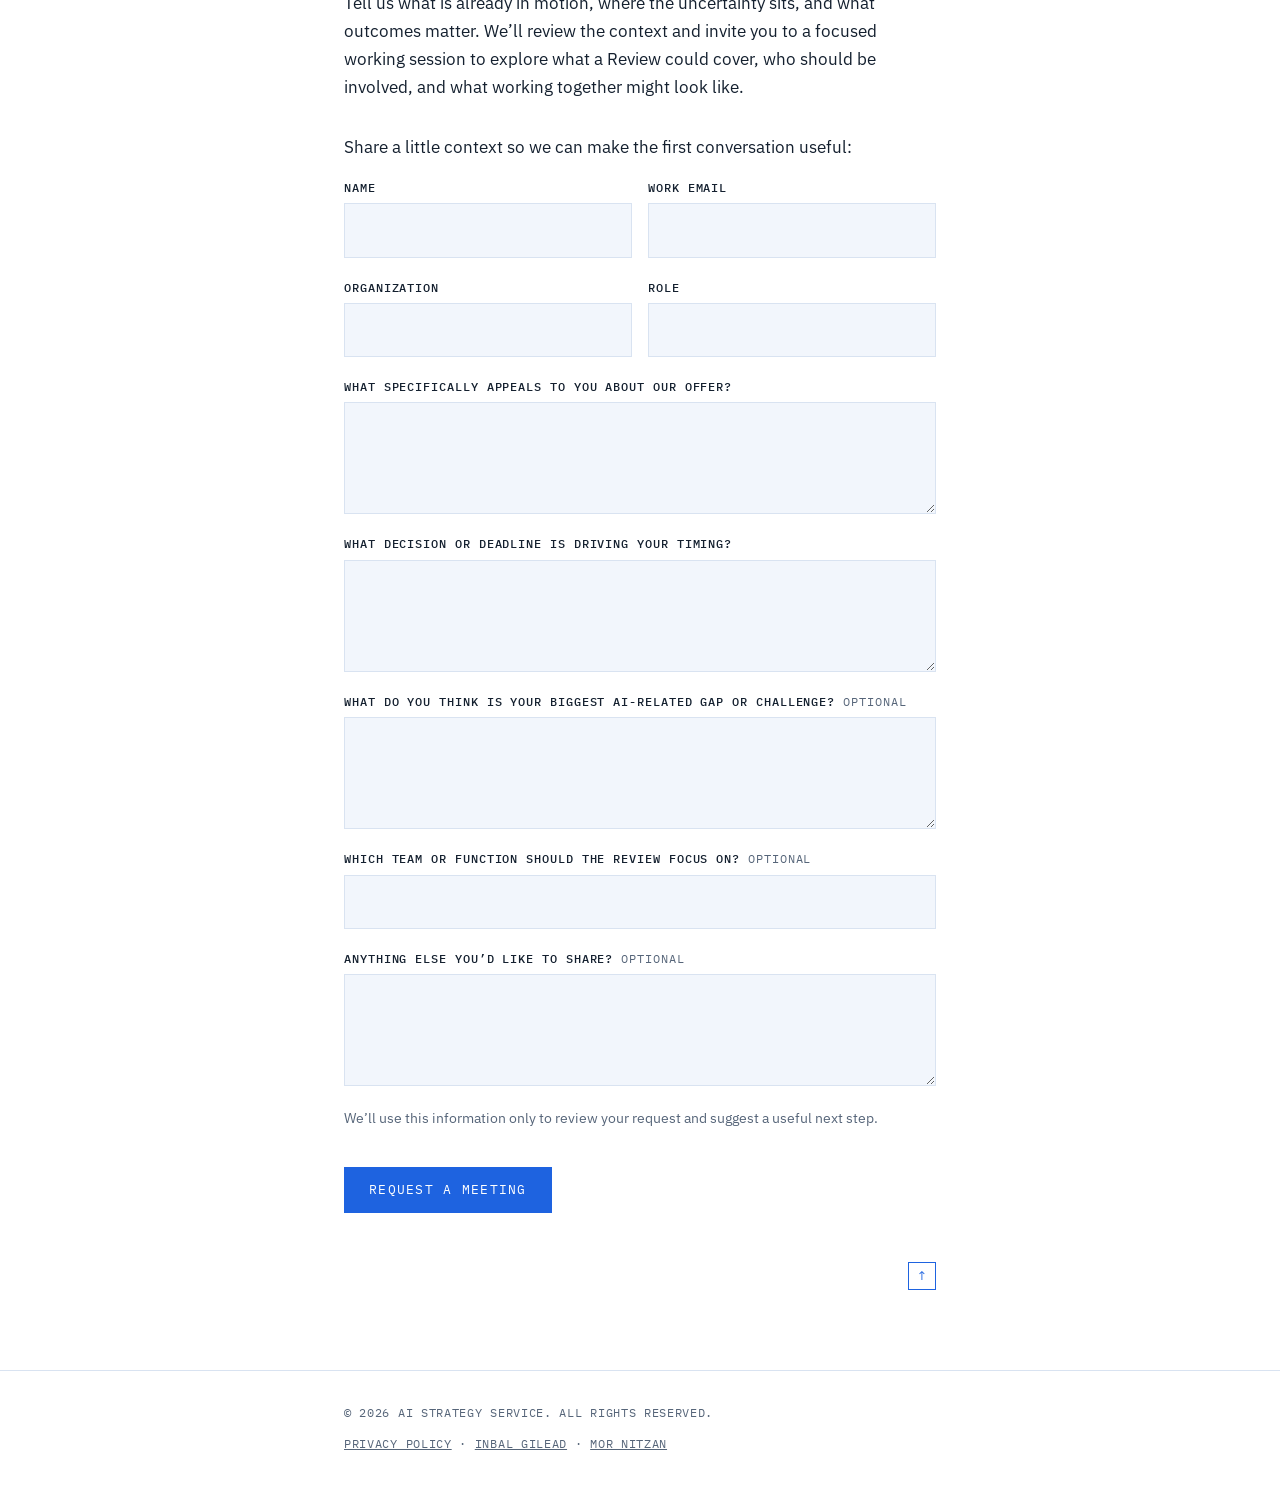
==== commit feba9247: "Improve service pages and navigation" ====
--- a/ai-strategy-service/index.html
+++ b/ai-strategy-service/index.html
@@ -14,12 +14,75 @@
   });
 </script>
 <meta name="viewport" content="width=device-width, initial-scale=1">
+<link rel="icon" href="favicon.svg" type="image/svg+xml">
 <style>img{max-width:100%}[hidden]{display:none!important}</style>
-<title>Is Your AI Working?</title>
-<meta name="description" content="An independent read on whether your organization's AI is delivering — mapped, scored against five pillars, and turned into a prioritized plan." />
+<title>AI Strategy Consulting &amp; AI Assessment | Inbal Gilead</title>
+<meta name="description" content="Independent AI strategy consulting for leadership teams: assess AI tools, adoption, costs and ROI, then get a prioritized plan to build, buy, fix or stop." />
+<link rel="canonical" href="https://inbalgilead.com/ai-strategy-service/" />
+<meta name="robots" content="index, follow, max-image-preview:large" />
+<meta property="og:type" content="website" />
+<meta property="og:site_name" content="Inbal Gilead" />
+<meta property="og:title" content="AI Strategy Consulting &amp; AI Assessment" />
+<meta property="og:description" content="An independent assessment of your AI tools, adoption, costs and ROI, turned into a prioritized plan for what to build, buy, fix or stop." />
+<meta property="og:url" content="https://inbalgilead.com/ai-strategy-service/" />
+<meta name="twitter:card" content="summary" />
+<meta name="twitter:title" content="AI Strategy Consulting &amp; AI Assessment" />
+<meta name="twitter:description" content="Assess your AI tools, adoption, costs and ROI, then get a prioritized, vendor-neutral action plan." />
 <link rel="preconnect" href="https://fonts.googleapis.com" />
 <link rel="preconnect" href="https://fonts.gstatic.com" crossorigin />
 <link rel="stylesheet" href="https://fonts.googleapis.com/css2?family=Spectral:ital,wght@0,400;0,500;0,600;1,400&family=IBM+Plex+Sans:wght@400;500;600&family=IBM+Plex+Mono:wght@400;500&display=swap" />
+
+<script type="application/ld+json">
+{
+  "@context": "https://schema.org",
+  "@type": "Service",
+  "name": "AI Strategy Review and Assessment",
+  "serviceType": "AI strategy consulting and AI readiness assessment",
+  "url": "https://inbalgilead.com/ai-strategy-service/",
+  "description": "An independent assessment of an organization's AI tools, adoption, costs and ROI, with prioritized recommendations on what to build, buy, fix or stop.",
+  "provider": {
+    "@type": "Person",
+    "name": "Inbal Gilead",
+    "url": "https://inbalgilead.com/",
+    "sameAs": "https://www.linkedin.com/in/inbal-gilead"
+  },
+  "areaServed": "Worldwide",
+  "audience": {
+    "@type": "BusinessAudience",
+    "audienceType": "Leadership teams evaluating AI strategy, adoption and return on investment"
+  },
+  "hasOfferCatalog": {
+    "@type": "OfferCatalog",
+    "name": "AI Strategy Service",
+    "itemListElement": [
+      {
+        "@type": "Offer",
+        "itemOffered": {
+          "@type": "Service",
+          "name": "AI Strategy Review",
+          "description": "A five-pillar assessment of current AI tools, usage, costs, workflows and organizational enablement."
+        }
+      },
+      {
+        "@type": "Offer",
+        "itemOffered": {
+          "@type": "Service",
+          "name": "AI Strategy Recommendations",
+          "description": "Prioritized recommendations on what to build, buy, fix, retain or stop."
+        }
+      },
+      {
+        "@type": "Offer",
+        "itemOffered": {
+          "@type": "Service",
+          "name": "AI Implementation Support",
+          "description": "Optional implementation support for selected tools, internal builds and AI stack consolidation."
+        }
+      }
+    ]
+  }
+}
+</script>
 
 <style>
   :root {
@@ -126,7 +189,10 @@
     text-transform: uppercase;
     letter-spacing: 0.18em;
     font-weight: 500;
-  }
+    color: inherit;
+    text-decoration: none;
+  }
+  .band .mark:hover { opacity: 0.82; }
   .band .legend {
     color: var(--band-ink);
     opacity: 0.66;
@@ -423,19 +489,19 @@
 <body id="top">
 <div class="band">
   <div class="wrap">
-    <span class="mark">AI Strategy Service</span>
+    <a class="mark" href="/" aria-label="Inbal Gilead home">AI Strategy Service</a>
     <a class="legend" href="#about">About</a>
   </div>
 </div>
 
 <header class="hero">
   <div class="wrap">
-    <p class="eyebrow">AI Strategy and stack</p>
-    <h1>Your AI spend keeps going up. What do you have to show for it?</h1>
+    <p class="eyebrow">Independent AI strategy consulting</p>
+    <h1>AI Strategy Review: Is your AI spend paying off?</h1>
     <p class="lede">
-      An independent review of how your team actually uses AI —
-      scored against a curated standard of what works, turned into a
-      prioritized plan.
+      An independent AI strategy and readiness assessment of how your team
+      actually uses AI &mdash; scored against a curated standard of what works
+      and turned into a prioritized plan.
     </p>
     <ul class="checklist hero-list">
       <li>A scored five-pillar assessment, with detailed gap identification and recommendations.</li>
@@ -449,7 +515,7 @@
 
 <section class="reveal" id="five-pillars" data-analytics-section="five-pillars">
   <div class="wrap">
-    <h2>The five pillars we assess</h2>
+    <h2>Our five-pillar AI readiness assessment</h2>
     <p>
       Organizations that get real value from AI are strong across five
       vendor-neutral principles. We score your team across all five, with
@@ -501,7 +567,7 @@
 
 <section class="reveal" id="review" data-analytics-section="review">
   <div class="wrap">
-    <h2>What the Review gives you</h2>
+    <h2>What the AI Strategy Review gives you</h2>
     <p>
       An evidence-backed answer on whether your AI is paying off, and a
       plan for what to do next. No vendor pitch.
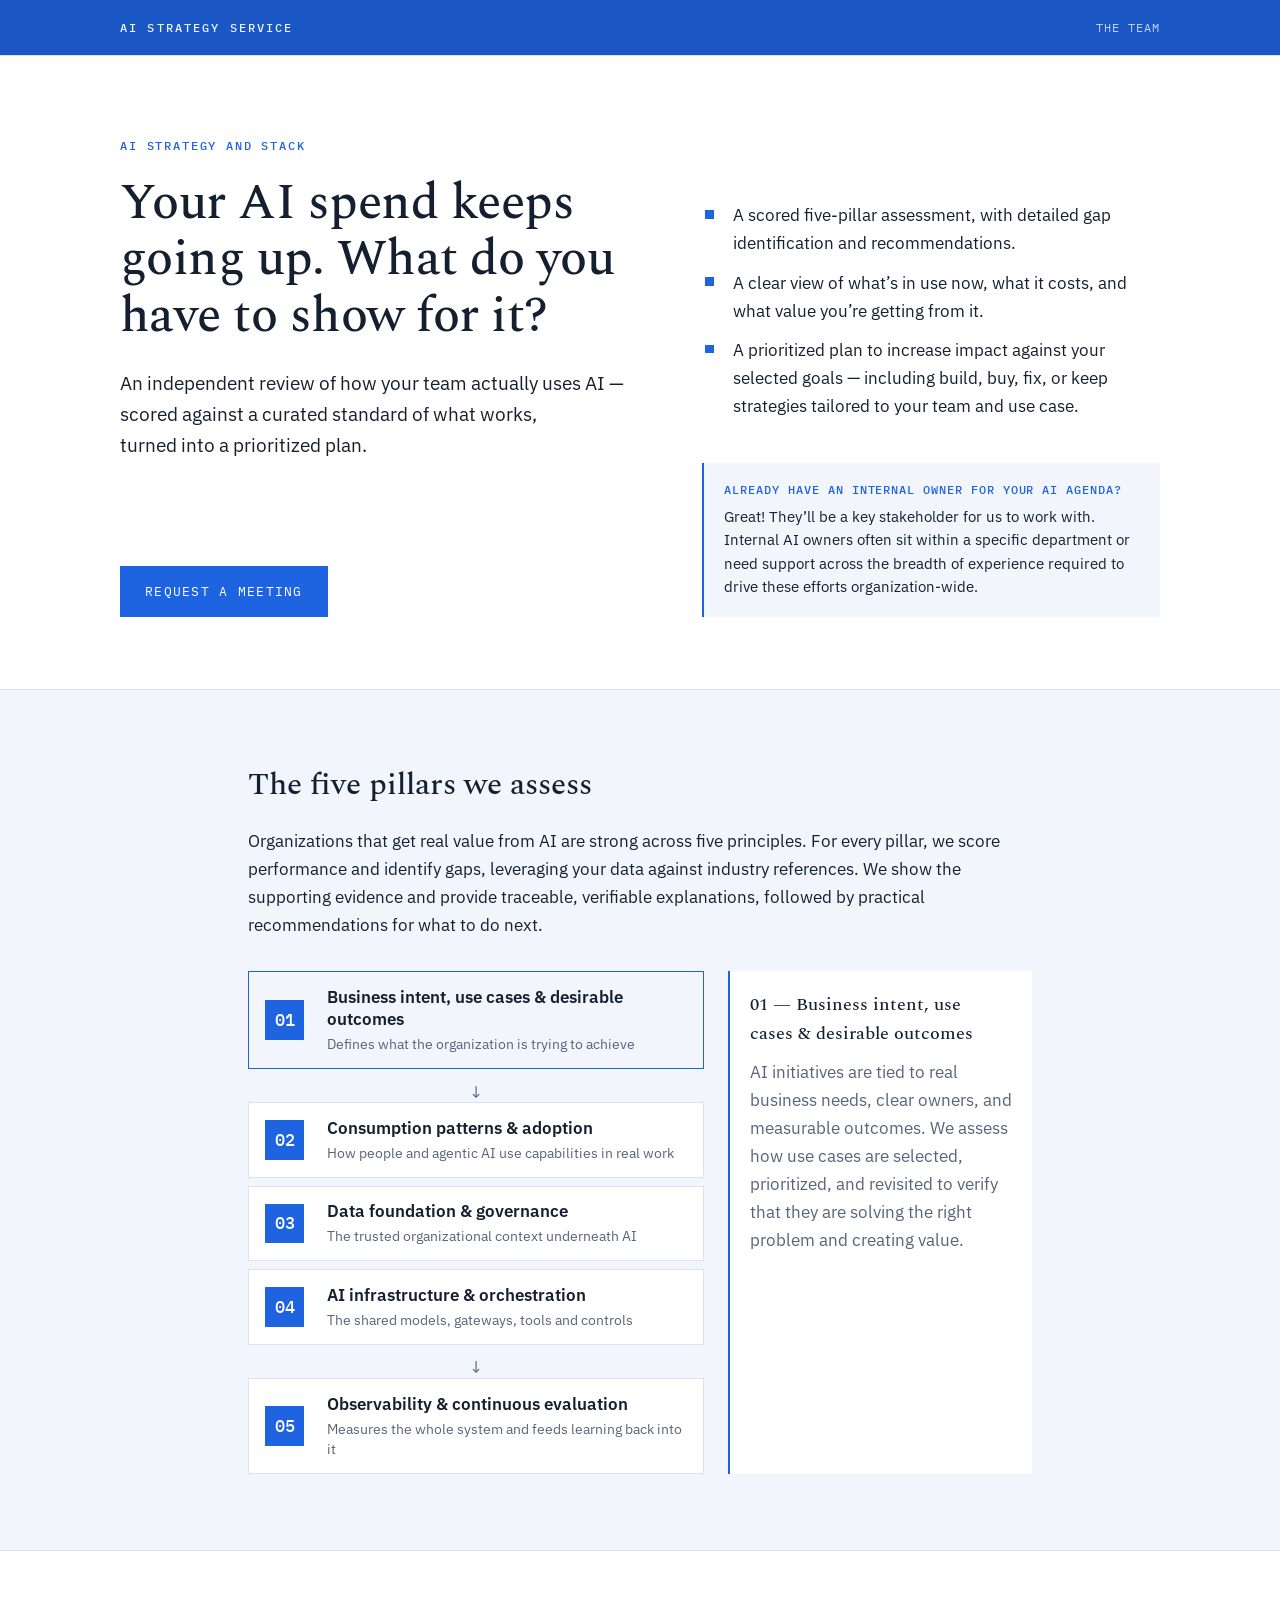
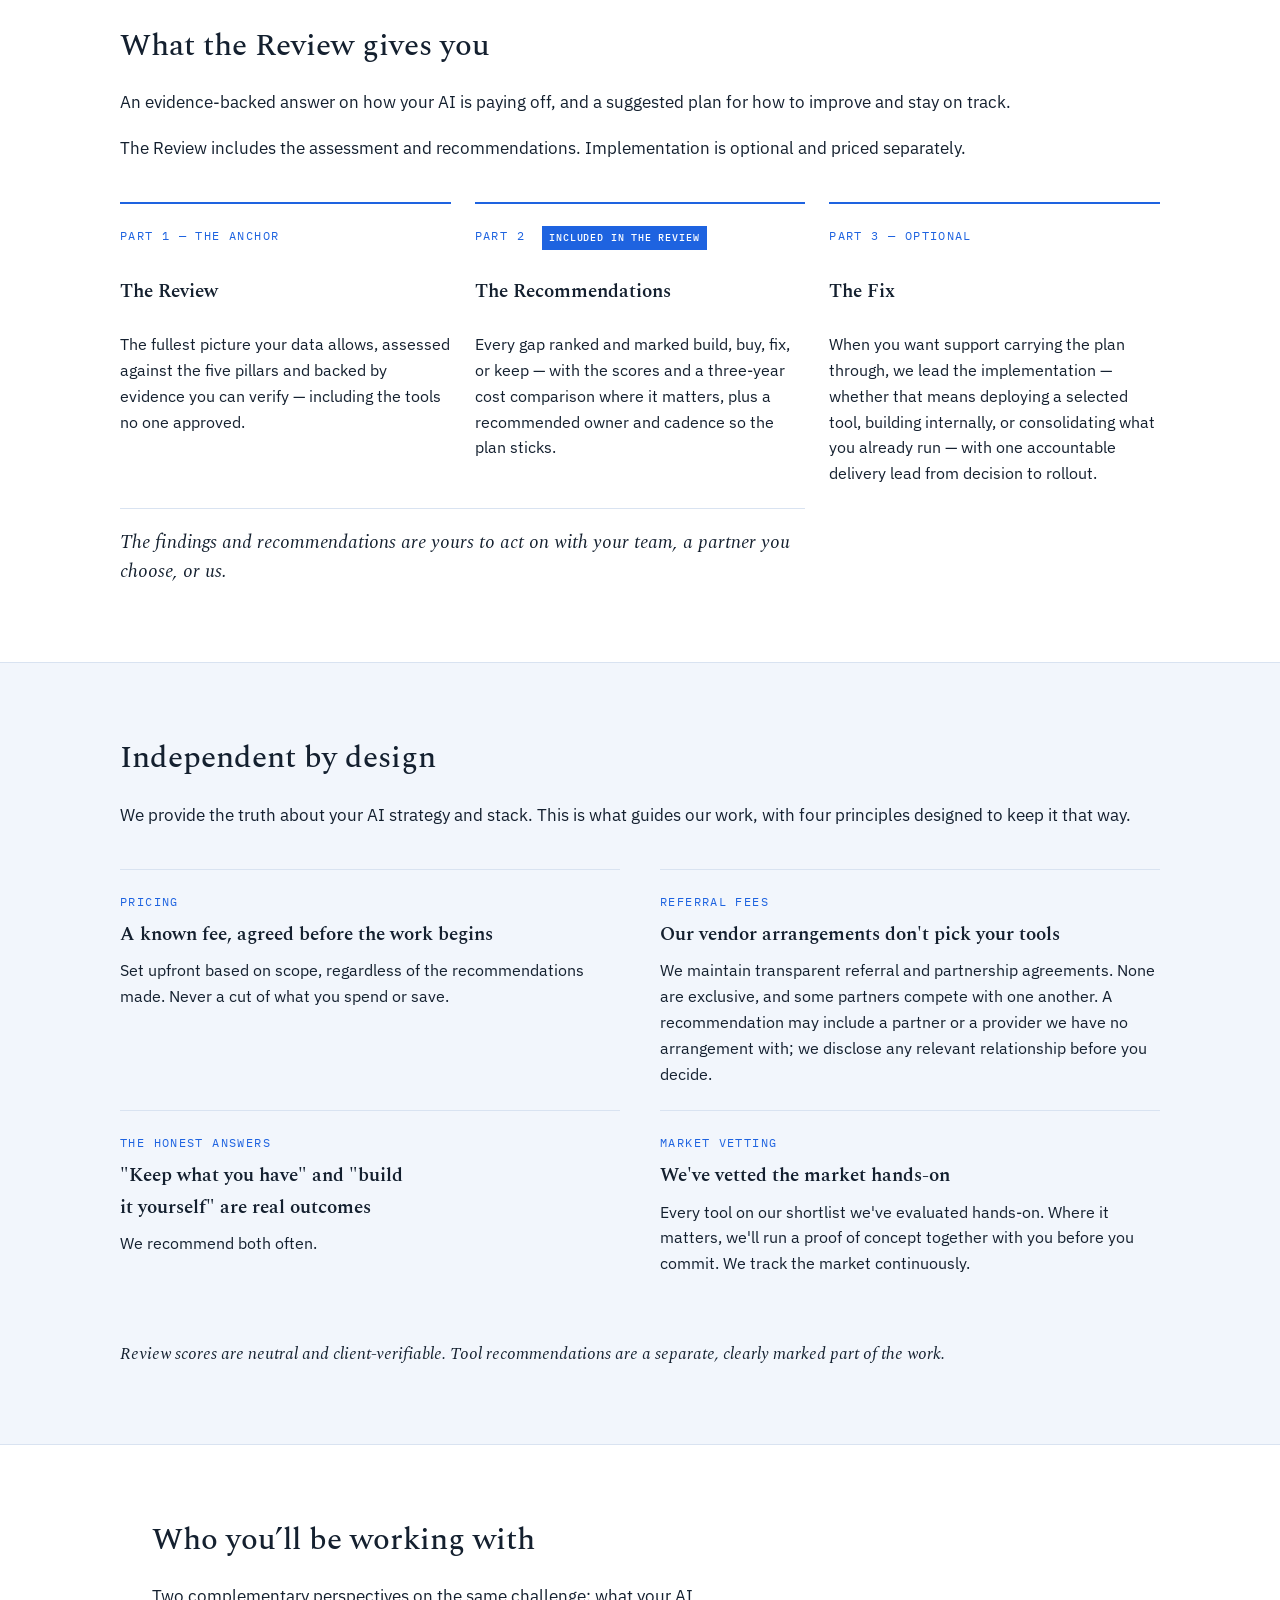
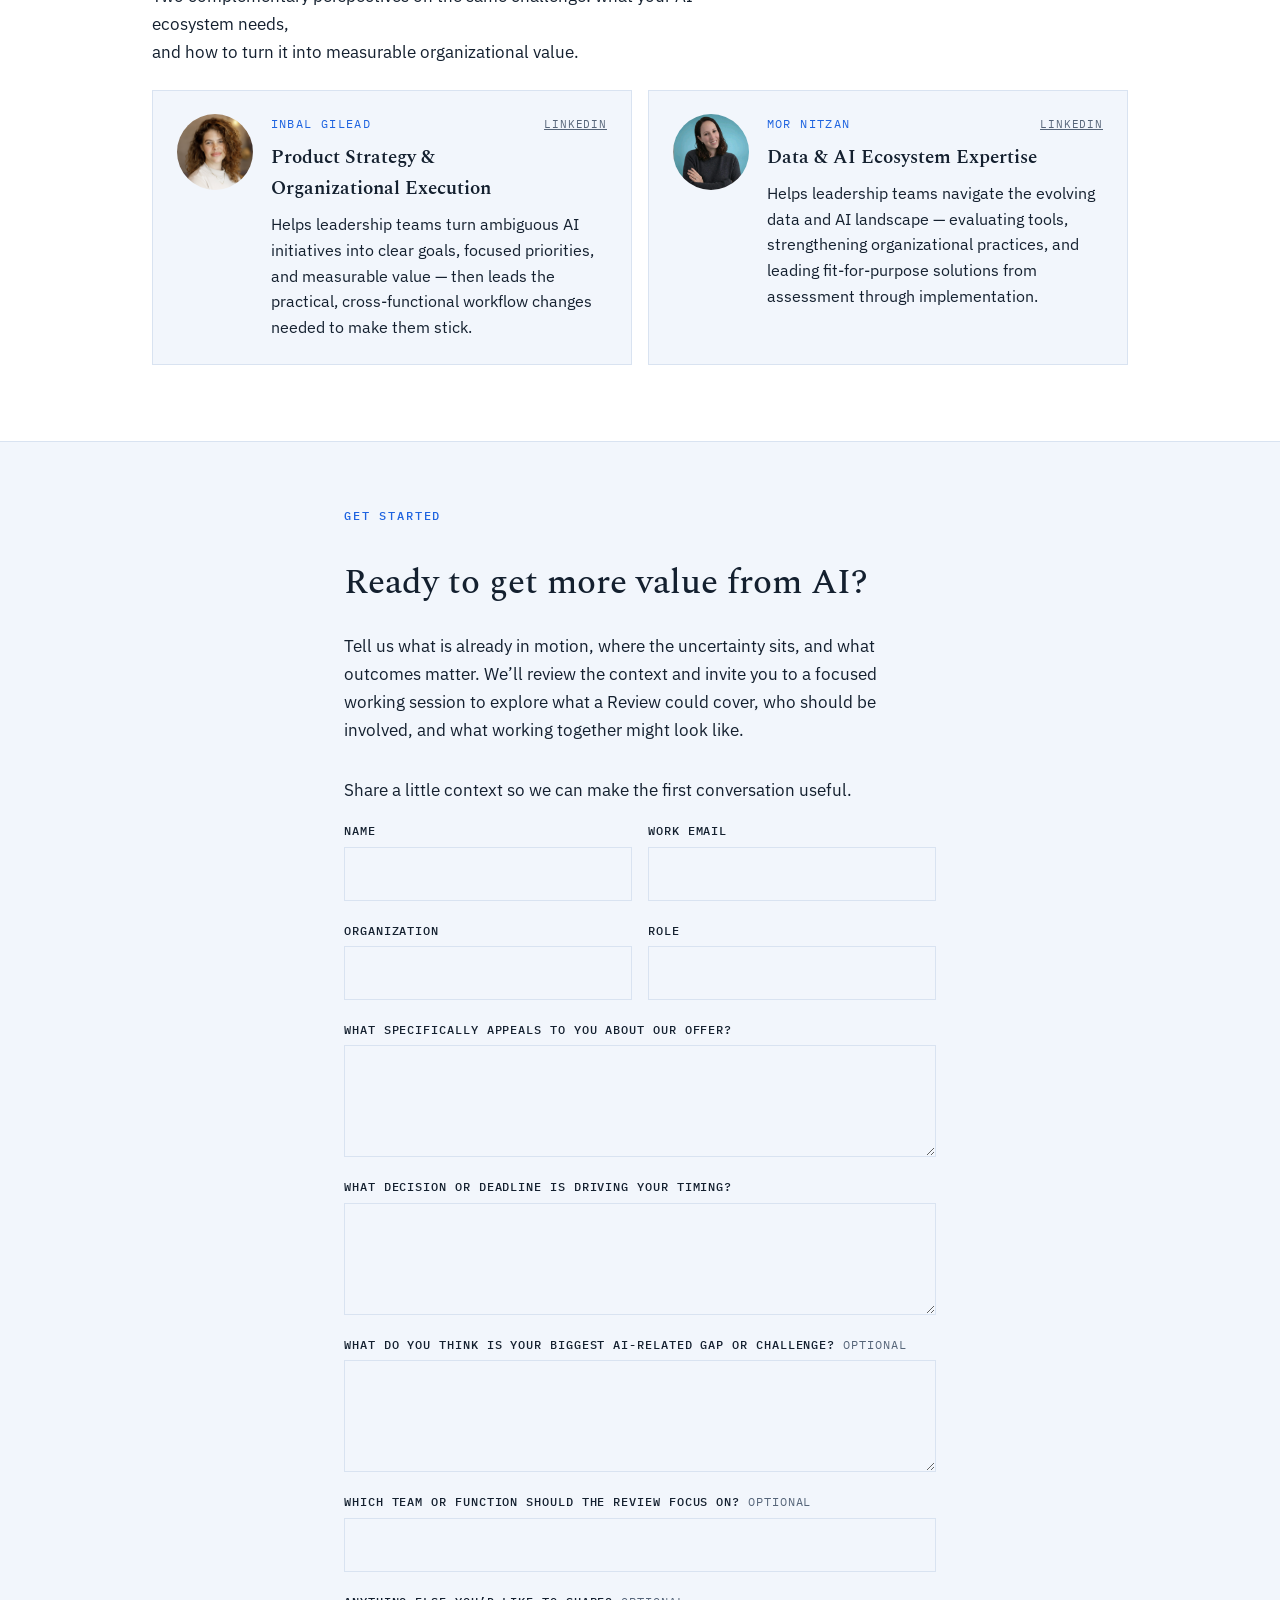
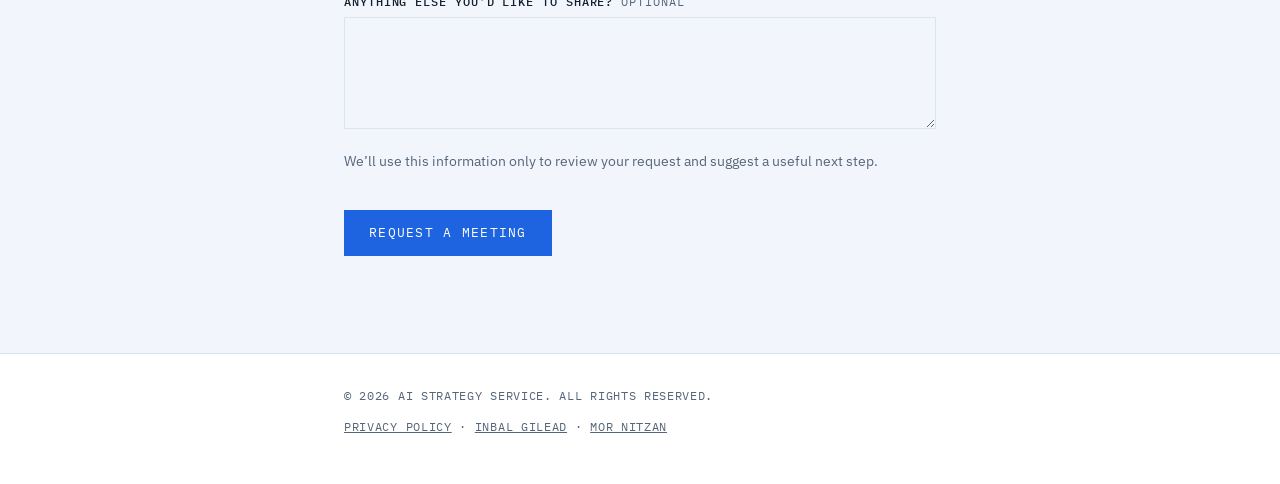
==== commit 348f4bd8: "Update AI strategy service landing page" ====
--- a/ai-strategy-service/index.html
+++ b/ai-strategy-service/index.html
@@ -17,17 +17,17 @@
 <link rel="icon" href="favicon.svg" type="image/svg+xml">
 <style>img{max-width:100%}[hidden]{display:none!important}</style>
 <title>AI Strategy Consulting &amp; AI Assessment | Inbal Gilead</title>
-<meta name="description" content="Independent AI strategy consulting for leadership teams: assess AI tools, adoption, costs and ROI, then get a prioritized plan to build, buy, fix or stop." />
+<meta name="description" content="An independent read on whether your organization's AI is delivering — mapped, scored against five pillars, and turned into a prioritized plan." />
 <link rel="canonical" href="https://inbalgilead.com/ai-strategy-service/" />
 <meta name="robots" content="index, follow, max-image-preview:large" />
 <meta property="og:type" content="website" />
 <meta property="og:site_name" content="Inbal Gilead" />
 <meta property="og:title" content="AI Strategy Consulting &amp; AI Assessment" />
-<meta property="og:description" content="An independent assessment of your AI tools, adoption, costs and ROI, turned into a prioritized plan for what to build, buy, fix or stop." />
+<meta property="og:description" content="An independent read on whether your organization's AI is delivering — mapped, scored against five pillars, and turned into a prioritized plan." />
 <meta property="og:url" content="https://inbalgilead.com/ai-strategy-service/" />
 <meta name="twitter:card" content="summary" />
 <meta name="twitter:title" content="AI Strategy Consulting &amp; AI Assessment" />
-<meta name="twitter:description" content="Assess your AI tools, adoption, costs and ROI, then get a prioritized, vendor-neutral action plan." />
+<meta name="twitter:description" content="An independent read on whether your organization's AI is delivering — mapped, scored against five pillars, and turned into a prioritized plan." />
 <link rel="preconnect" href="https://fonts.googleapis.com" />
 <link rel="preconnect" href="https://fonts.gstatic.com" crossorigin />
 <link rel="stylesheet" href="https://fonts.googleapis.com/css2?family=Spectral:ital,wght@0,400;0,500;0,600;1,400&family=IBM+Plex+Sans:wght@400;500;600&family=IBM+Plex+Mono:wght@400;500&display=swap" />
@@ -50,36 +50,6 @@
   "audience": {
     "@type": "BusinessAudience",
     "audienceType": "Leadership teams evaluating AI strategy, adoption and return on investment"
-  },
-  "hasOfferCatalog": {
-    "@type": "OfferCatalog",
-    "name": "AI Strategy Service",
-    "itemListElement": [
-      {
-        "@type": "Offer",
-        "itemOffered": {
-          "@type": "Service",
-          "name": "AI Strategy Review",
-          "description": "A five-pillar assessment of current AI tools, usage, costs, workflows and organizational enablement."
-        }
-      },
-      {
-        "@type": "Offer",
-        "itemOffered": {
-          "@type": "Service",
-          "name": "AI Strategy Recommendations",
-          "description": "Prioritized recommendations on what to build, buy, fix, retain or stop."
-        }
-      },
-      {
-        "@type": "Offer",
-        "itemOffered": {
-          "@type": "Service",
-          "name": "AI Implementation Support",
-          "description": "Optional implementation support for selected tools, internal builds and AI stack consolidation."
-        }
-      }
-    ]
   }
 }
 </script>
@@ -175,6 +145,7 @@
   }
 
   .band .wrap {
+    max-width: 68rem;
     display: flex;
     justify-content: space-between;
     align-items: center;
@@ -189,10 +160,7 @@
     text-transform: uppercase;
     letter-spacing: 0.18em;
     font-weight: 500;
-    color: inherit;
-    text-decoration: none;
-  }
-  .band .mark:hover { opacity: 0.82; }
+  }
   .band .legend {
     color: var(--band-ink);
     opacity: 0.66;
@@ -202,7 +170,17 @@
   .band a.legend:hover { opacity: 1; }
 
   /* ---- hero ---- */
-  .hero { padding: 4rem 0 3.5rem; }
+  .hero { padding: 5rem 0 4.5rem; }
+  .hero .wrap {
+    max-width: 68rem;
+    display: grid;
+    grid-template-columns: minmax(0, 1.05fr) minmax(20rem, 0.95fr);
+    gap: clamp(2.5rem, 6vw, 5rem);
+    align-items: stretch;
+  }
+  .hero-main,
+  .hero-side { display: flex; flex-direction: column; }
+  .hero-main .cta { align-self: flex-start; margin-top: auto; }
   .hero h1 {
     font-size: clamp(2.1rem, 6vw, 3.15rem);
     line-height: 1.12;
@@ -217,12 +195,109 @@
   }
   .hero .hero-list { margin: 0 0 2rem; }
   .hero .hero-list li { margin-bottom: 0.7rem; }
-  .hero-shape {
+  .hero-callout {
+    margin: auto 0 0;
+    padding: 1.1rem 1.25rem;
+    border-left: 2px solid var(--accent);
+    background: var(--surface);
+    font-size: 0.95rem;
+    line-height: 1.55;
+  }
+  .hero-callout b {
     font-family: var(--mono);
-    font-size: 0.76rem;
-    letter-spacing: 0.04em;
+    font-weight: 500;
+    font-size: 0.74rem;
+    letter-spacing: 0.08em;
+    text-transform: uppercase;
+    color: var(--accent);
+    display: block;
+    margin-bottom: 0.35rem;
+    white-space: nowrap;
+  }
+  .hero-side { padding-top: 4.1rem; }
+
+  /* ---- pillar stack ---- */
+  #pillars { background: var(--surface); }
+  #pillars .wrap { max-width: 52rem; }
+  .pillar-layout {
+    display: grid;
+    grid-template-columns: minmax(0, 1.2fr) minmax(16rem, 0.8fr);
+    gap: 1.5rem;
+    align-items: stretch;
+    margin-top: 2rem;
+  }
+  .pillar-stack { display: grid; gap: 0.55rem; margin: 0; }
+  .pillar-flow {
+    height: 1rem;
+    display: grid;
+    place-items: center;
     color: var(--muted);
-    margin: 1.5rem 0 0;
+    font-family: var(--mono);
+  }
+  .pillar-flow::before { content: "↓"; }
+  .pillar-operating-layers {
+    display: grid;
+    gap: 0.5rem;
+  }
+  .pillar-layer {
+    width: 100%;
+    min-height: 4.7rem;
+    display: grid;
+    grid-template-columns: 3rem 1fr;
+    gap: 0.9rem;
+    align-items: center;
+    padding: 0.85rem 1rem;
+    border: 1px solid var(--border);
+    border-radius: 0;
+    background: var(--paper);
+    color: var(--ink);
+    font: inherit;
+    text-align: left;
+    cursor: pointer;
+    transition: background 120ms ease, border-color 120ms ease;
+  }
+  .pillar-layer:hover,
+  .pillar-layer[aria-pressed="true"] { border-color: var(--accent); background: var(--surface); }
+  .pillar-layer:focus-visible { outline: 2px solid var(--accent); outline-offset: 2px; }
+  .pillar-layer.business { width: 100%; }
+  .pillar-layer .num {
+    width: 2.45rem;
+    height: 2.45rem;
+    display: grid;
+    place-items: center;
+    background: var(--accent);
+    color: var(--paper);
+    font-family: var(--mono);
+    font-weight: 500;
+  }
+  :root[data-theme="dark"] .pillar-layer .num,
+  :root:not([data-theme="light"]) .pillar-layer .num { color: #0d1626; }
+  @media (prefers-color-scheme: light) {
+    :root:not([data-theme="dark"]) .pillar-layer .num { color: var(--paper); }
+  }
+  .pillar-layer .label { display: block; font-weight: 600; line-height: 1.3; }
+  .pillar-layer .role {
+    display: block;
+    margin-top: 0.25rem;
+    color: var(--muted);
+    font-size: 0.9rem;
+    line-height: 1.4;
+  }
+  .pillar-detail {
+    height: 100%;
+    padding: 1.15rem 1.25rem;
+    border-left: 2px solid var(--accent);
+    background: var(--paper);
+  }
+  .pillar-detail h3 { margin: 0 0 0.55rem; font-size: 1.12rem; }
+  .pillar-detail p { margin: 0; color: var(--muted); }
+  @media (max-width: 760px) {
+    .pillar-layout { grid-template-columns: 1fr; }
+    .pillar-detail { height: auto; min-height: 8rem; }
+  }
+  @media (max-width: 520px) {
+    .pillar-layer { grid-template-columns: 2.6rem 1fr; padding: 0.75rem; }
+    .pillar-layer .num { width: 2.1rem; height: 2.1rem; }
   }
 
   .cta {
@@ -240,6 +315,7 @@
   }
   .cta:hover { background: transparent; color: var(--accent); }
   .cta:focus-visible { outline: 2px solid var(--accent); outline-offset: 3px; }
+
   :root[data-theme="dark"] .cta,
   :root:not([data-theme="light"]) .cta { color: #0d1626; }
   @media (prefers-color-scheme: light) {
@@ -247,7 +323,7 @@
   }
 
   /* ---- generic section ---- */
-  section { padding: 3.25rem 0; border-top: 1px solid var(--border); }
+  section { padding: 4.75rem 0; border-top: 1px solid var(--border); }
   section h2 {
     font-size: clamp(1.5rem, 4vw, 1.95rem);
     line-height: 1.2;
@@ -271,62 +347,6 @@
     width: 0.55rem;
     height: 0.55rem;
     background: var(--accent);
-  }
-
-  /* ---- framework ---- */
-  .scale-note {
-    font-family: var(--mono);
-    font-size: 0.78rem;
-    color: var(--muted);
-    display: flex;
-    align-items: center;
-    gap: 0.7rem;
-    margin: 0 0 2.25rem;
-    letter-spacing: 0.03em;
-  }
-  .scale { display: inline-flex; gap: 0.28rem; }
-  .scale i {
-    width: 0.62rem; height: 0.62rem;
-    border: 1px solid var(--accent);
-    display: block;
-  }
-  .scale i:first-child { background: var(--accent); }
-
-  .practice {
-    display: grid;
-    grid-template-columns: 2.4rem 1fr;
-    gap: 0.4rem 1.1rem;
-    padding: 1.6rem 0;
-    border-top: 1px solid var(--border);
-  }
-  .practice:first-of-type { border-top: none; }
-  .practice .num {
-    font-family: var(--mono);
-    font-size: 0.95rem;
-    color: var(--accent);
-    padding-top: 0.15rem;
-  }
-  .practice h3 {
-    margin: 0 0 0.45rem;
-    font-size: 1.24rem;
-    font-weight: 600;
-    line-height: 1.3;
-  }
-  .practice .good { margin: 0 0 0.55rem; }
-  .practice .check {
-    margin: 0;
-    font-size: 0.95rem;
-    color: var(--muted);
-  }
-  .practice .check b {
-    font-family: var(--mono);
-    font-weight: 500;
-    font-size: 0.7rem;
-    letter-spacing: 0.12em;
-    text-transform: uppercase;
-    color: var(--accent);
-    display: block;
-    margin-bottom: 0.15rem;
   }
 
   /* ---- offer ---- */
@@ -358,8 +378,51 @@
   .part h3 { margin: 0 0 0.5rem; font-size: 1.18rem; font-weight: 600; }
   .part p { margin: 0; font-size: 0.98rem; }
   .part .opt { color: var(--muted); font-style: italic; }
+  .offer-section .wrap,
+  .independence-section .wrap { max-width: 68rem; }
+  .section-intro { max-width: none; margin-bottom: 2.5rem; }
+  .offer-steps {
+    display: grid;
+    grid-template-columns: repeat(3, minmax(0, 1fr));
+    gap: 1.5rem;
+  }
+  .offer-steps .part {
+    margin: 0;
+    padding: 1.4rem 0;
+    background: transparent;
+    border: 0;
+    border-top: 2px solid var(--accent);
+  }
+  .offer-steps .part .label { min-height: 2.6rem; }
+  .offer-steps .part h3 { min-height: 3rem; }
+  .offer-steps .pullquote {
+    grid-column: 1 / 3;
+    margin: 0;
+    padding: 1.25rem 0 0;
+    border-left: 0;
+    border-top: 1px solid var(--border);
+  }
+  .offer-steps .part:nth-of-type(3) { grid-column: 3; grid-row: 1 / 3; }
+  .independence-section { background: var(--surface); }
+  .principles-grid {
+    display: grid;
+    grid-template-columns: repeat(2, minmax(0, 1fr));
+    gap: 0 2.5rem;
+  }
+  .principles-grid .part {
+    margin: 0;
+    padding: 1.4rem 0;
+    background: transparent;
+    border: 0;
+    border-top: 1px solid var(--border);
+  }
+  .independence-note {
+    font-family: var(--serif);
+    font-style: italic;
+    margin-top: 2.5rem;
+  }
   #about .wrap { max-width: 64rem; }
-  #about .intro { max-width: var(--maxw); margin: 0 auto 1.5rem; padding: 0 1.5rem; }
+  #about .intro { max-width: var(--maxw); margin-bottom: 1.5rem; }
   .people {
     display: grid;
     grid-template-columns: repeat(2, minmax(0, 1fr));
@@ -400,7 +463,7 @@
   }
 
   /* ---- closing ---- */
-  .closing { border-top: 1px solid var(--border); }
+  .closing { border-top: 1px solid var(--border); background: var(--surface); }
   .closing .wrap { padding-top: 4rem; padding-bottom: 5rem; }
   .closing h2 { font-size: clamp(1.6rem, 4.5vw, 2.2rem); margin-bottom: 1.25rem; }
   .contact-intro { margin-bottom: 2rem; }
@@ -431,21 +494,6 @@
   }
   .form-note { color: var(--muted); font-size: 0.9rem; margin: 0; }
   .bot-field { position: absolute; left: -9999px; }
-  .back-to-top-wrap { display: flex; justify-content: flex-end; margin: 2rem 0 0; }
-  .back-to-top {
-    display: inline-grid;
-    place-items: center;
-    width: 1.75rem;
-    height: 1.75rem;
-    border: 1px solid var(--accent);
-    color: var(--accent);
-    font-family: var(--mono);
-    font-size: 0.8rem;
-    line-height: 1;
-    text-decoration: none;
-  }
-  .back-to-top:hover { background: var(--accent); color: var(--paper); }
-  .back-to-top:focus-visible { outline: 2px solid var(--accent); outline-offset: 3px; }
 
   footer {
     border-top: 1px solid var(--border);
@@ -467,11 +515,26 @@
   footer a:hover { color: var(--accent); }
 
   @media (max-width: 800px) {
+    .hero .wrap { grid-template-columns: 1fr; gap: 0; }
+    .hero-side { padding-top: 2.5rem; }
+    .offer-steps { grid-template-columns: 1fr; gap: 0.5rem; }
+    .offer-steps .part .label,
+    .offer-steps .part h3 { min-height: 0; }
+    .offer-steps .pullquote,
+    .offer-steps .part:nth-of-type(3) { grid-column: auto; grid-row: auto; }
+    .offer-steps .part:nth-of-type(1) { order: 1; }
+    .offer-steps .part:nth-of-type(2) { order: 2; }
+    .offer-steps .part:nth-of-type(3) { order: 3; }
+    .offer-steps .pullquote { order: 4; }
+    .principles-grid { grid-template-columns: 1fr; }
     .people { grid-template-columns: 1fr; }
-    #about .intro { max-width: none; padding: 0; }
+    #about .intro { max-width: none; }
   }
 
   @media (max-width: 520px) {
+    .hero { padding: 3.5rem 0; }
+    section { padding: 3.5rem 0; }
+    .hero-callout b { font-size: 0.68rem; white-space: normal; }
     .form-row { grid-template-columns: 1fr; }
     .part.person { display: block; }
     .part.person img { margin-bottom: 1rem; }
@@ -489,167 +552,197 @@
 <body id="top">
 <div class="band">
   <div class="wrap">
-    <a class="mark" href="/" aria-label="Inbal Gilead home">AI Strategy Service</a>
-    <a class="legend" href="#about">About</a>
+    <span class="mark">AI Strategy Service</span>
+    <a class="legend" href="#about">The team</a>
   </div>
 </div>
 
 <header class="hero">
   <div class="wrap">
-    <p class="eyebrow">Independent AI strategy consulting</p>
-    <h1>AI Strategy Review: Is your AI spend paying off?</h1>
-    <p class="lede">
-      An independent AI strategy and readiness assessment of how your team
-      actually uses AI &mdash; scored against a curated standard of what works
-      and turned into a prioritized plan.
-    </p>
-    <ul class="checklist hero-list">
-      <li>A scored five-pillar assessment, with detailed gap identification and recommendations.</li>
-      <li>A clear view of what&rsquo;s in use now, what it costs, and what value you&rsquo;re getting from it.</li>
-      <li>A prioritized plan to improve ROI against your selected goal &mdash; including build, buy, fix, or drop strategies tailored to your team and use case.</li>
-    </ul>
-    <a class="cta" href="#contact" data-analytics-event="ai_strategy_hero_cta_click" data-analytics-section="hero">Request a meeting</a>
-    <p class="hero-shape">Most Reviews run two to three weeks, scoped to one department.</p>
+    <div class="hero-main">
+      <p class="eyebrow">AI Strategy and stack</p>
+      <h1>Your AI spend keeps going up. What do you have to show for it?</h1>
+      <p class="lede">
+        An independent review of how your team actually uses AI &mdash;<br>
+        scored against a curated standard of what works,<br>
+        turned into a prioritized plan.
+      </p>
+      <a class="cta" href="#contact" data-analytics-event="ai_strategy_hero_cta_click" data-analytics-section="hero">Request a meeting</a>
+    </div>
+
+    <div class="hero-side">
+      <ul class="checklist hero-list">
+        <li>A scored five-pillar assessment, with detailed gap identification and recommendations.</li>
+        <li>A clear view of what&rsquo;s in use now, what it costs, and what value you&rsquo;re getting from it.</li>
+        <li>A prioritized plan to increase impact against your selected goals &mdash; including build, buy, fix, or keep strategies tailored to your team and use case.</li>
+      </ul>
+      <p class="hero-callout">
+        <b>Already have an internal owner for your AI agenda?</b>
+        Great! They&rsquo;ll be a key stakeholder for us to work with.<br>
+        Internal AI owners often sit within a specific department or need
+        support across the breadth of experience required to drive these
+        efforts organization-wide.
+      </p>
+    </div>
   </div>
 </header>
 
-<section class="reveal" id="five-pillars" data-analytics-section="five-pillars">
+<section class="reveal" id="pillars" data-analytics-section="pillars">
   <div class="wrap">
-    <h2>Our five-pillar AI readiness assessment</h2>
+    <h2>The five pillars we assess</h2>
     <p>
       Organizations that get real value from AI are strong across five
-      vendor-neutral principles. We score your team across all five, with
-      detailed gap identification, clear explanations, and practical
-      recommendations for what to do next.
+      principles. For every pillar, we score performance and identify gaps,
+      leveraging your data against industry references. We show the supporting
+      evidence and provide traceable, verifiable explanations, followed by
+      practical recommendations for what to do next.
     </p>
 
-    <div class="practice">
-      <span class="num">01</span>
-      <div>
-        <h3>Strategic intent, value &amp; prioritization</h3>
-        <p class="good">Every AI initiative starts with a problem worth solving, a clear outcome, a baseline, and an accountable owner. If the problem is wrong, we reset it before evaluating options or making recommendations against it.</p>
-      </div>
-    </div>
-
-    <div class="practice">
-      <span class="num">02</span>
-      <div>
-        <h3>Sanctioned access &amp; fast intake</h3>
-        <p class="good">Everyone who needs access can get it safely, and any newly identified use case is easy to flag, review, and handle.</p>
-      </div>
-    </div>
-
-    <div class="practice">
-      <span class="num">03</span>
-      <div>
-        <h3>Usage &amp; cost visibility</h3>
-        <p class="good">AIOps measures provide full observability into usage and cost, down to per-task token utilization.</p>
-      </div>
-    </div>
-
-    <div class="practice">
-      <span class="num">04</span>
-      <div>
-        <h3>Enablement &amp; shared context</h3>
-        <p class="good">Role-specific training, internal champions, shared prompt and playbook libraries, and one trusted source of company knowledge that people and AI both draw from.</p>
-      </div>
-    </div>
-
-    <div class="practice">
-      <span class="num">05</span>
-      <div>
-        <h3>AI inside core workflows</h3>
-        <p class="good">AI is built into the daily work, not bolted on in a separate tab.</p>
+    <div class="pillar-layout">
+      <div class="pillar-stack" aria-label="The five AI capability pillars arranged as organizational layers">
+      <button class="pillar-layer business" type="button" data-key="01" aria-pressed="true">
+        <span class="num">01</span>
+        <span>
+          <span class="label">Business intent, use cases &amp; desirable outcomes</span>
+          <span class="role">Defines what the organization is trying to achieve</span>
+        </span>
+      </button>
+
+      <div class="pillar-flow" aria-hidden="true"></div>
+
+      <div class="pillar-operating-layers">
+        <button class="pillar-layer" type="button" data-key="02" aria-pressed="false">
+          <span class="num">02</span>
+          <span>
+            <span class="label">Consumption patterns &amp; adoption</span>
+            <span class="role">How people and agentic AI use capabilities in real work</span>
+          </span>
+        </button>
+
+        <button class="pillar-layer" type="button" data-key="03" aria-pressed="false">
+          <span class="num">03</span>
+          <span>
+            <span class="label">Data foundation &amp; governance</span>
+            <span class="role">The trusted organizational context underneath AI</span>
+          </span>
+        </button>
+
+        <button class="pillar-layer" type="button" data-key="04" aria-pressed="false">
+          <span class="num">04</span>
+          <span>
+            <span class="label">AI infrastructure &amp; orchestration</span>
+            <span class="role">The shared models, gateways, tools and controls</span>
+          </span>
+        </button>
+      </div>
+
+      <div class="pillar-flow" aria-hidden="true"></div>
+
+      <button class="pillar-layer observability" type="button" data-key="05" aria-pressed="false">
+        <span class="num">05</span>
+        <span>
+          <span class="label">Observability &amp; continuous evaluation</span>
+          <span class="role">Measures the whole system and feeds learning back into it</span>
+        </span>
+      </button>
+      </div>
+
+      <div class="pillar-detail" aria-live="polite">
+        <h3>01 &mdash; Business intent, use cases &amp; desirable outcomes</h3>
+        <p>AI initiatives are tied to real business needs, clear owners, and measurable outcomes. We assess how use cases are selected, prioritized, and revisited to verify that they are solving the right problem and creating value.</p>
       </div>
     </div>
   </div>
 </section>
 
-<section class="reveal" id="review" data-analytics-section="review">
+<section class="reveal offer-section" data-analytics-section="review">
   <div class="wrap">
-    <h2>What the AI Strategy Review gives you</h2>
-    <p>
-      An evidence-backed answer on whether your AI is paying off, and a
-      plan for what to do next. No vendor pitch.
-    </p>
-    <p>The Review includes the assessment and recommendations. Implementation is optional and priced separately.</p>
-
-    <div class="part">
-      <span class="label">Part 1</span>
-      <h3>the Review</h3>
-      <p>Full visibility into what you have now, assessed against the five pillars and backed by evidence you can verify &mdash; including the tools no one approved.</p>
+    <div class="section-intro">
+      <h2>What the Review gives you</h2>
+      <p>
+        An evidence-backed answer on how your AI is paying off, and a suggested
+        plan for how to improve and stay on track.
+      </p>
+      <p>The Review includes the assessment and recommendations. Implementation is optional and priced separately.</p>
     </div>
 
-    <div class="part">
-      <span class="label">Part 2 <strong class="included-badge">Included in the Review</strong></span>
-      <h3>The Recommendations</h3>
-      <p>Every gap ranked and marked build, buy, fix, or leave alone &mdash; with the scores and a three-year cost comparison where it matters, plus a recommended owner and cadence so the plan sticks.</p>
+    <div class="offer-steps">
+      <div class="part">
+        <span class="label">Part 1 &mdash; the anchor</span>
+        <h3>The Review</h3>
+        <p>The fullest picture your data allows, assessed against the five pillars and backed by evidence you can verify &mdash; including the tools no one approved.</p>
+      </div>
+
+      <div class="part">
+        <span class="label">Part 2 <strong class="included-badge">Included in the Review</strong></span>
+        <h3>The Recommendations</h3>
+        <p>Every gap ranked and marked build, buy, fix, or keep &mdash; with the scores and a three-year cost comparison where it matters, plus a recommended owner and cadence so the plan sticks.</p>
+      </div>
+
+      <p class="pullquote">
+        The findings and recommendations are yours to act on with your team, a
+        partner you choose, or us.
+      </p>
+
+      <div class="part">
+        <span class="label">Part 3 &mdash; optional</span>
+        <h3>The Fix</h3>
+        <p>When you want support carrying the plan through, we lead the implementation &mdash; whether that means deploying a selected tool, building internally, or consolidating what you already run &mdash; with one accountable delivery lead from decision to rollout.</p>
+      </div>
     </div>
-
-    <div class="part">
-      <span class="label">Part 3 &mdash; optional</span>
-      <h3>The Fix</h3>
-      <p>When you want support carrying the plan through, we lead the implementation &mdash; whether that means deploying a selected tool, building internally, or consolidating what you already run &mdash; with one accountable delivery lead from decision to rollout.</p>
-    </div>
-
-    <p class="pullquote">
-      The Review gives you a decision-ready snapshot at a specific point in
-      time. The findings and
-      recommendations are yours to act on with your team, a partner you
-      choose, or us.
-    </p>
-    <p style="font-size:0.95rem;color:var(--muted);margin-top:1.5rem;">
-      Security &amp; compliance teams take part as stakeholders, but are not our
-      core audience.
-    </p>
   </div>
 </section>
 
-<section class="reveal" id="independence" data-analytics-section="independence">
+<section class="reveal independence-section" data-analytics-section="independence">
   <div class="wrap">
-    <h2>Independent by design</h2>
-    <p>
-      You're paying for the truth about your AI strategy and stack, so the advice
-      has to stay yours. Four ways we guarantee an objective Review and recommendations.
-    </p>
-
-    <div class="part">
-      <span class="label">Pricing</span>
-      <h3>One fee, agreed before the work begins</h3>
+    <div class="section-intro">
+      <h2>Independent by design</h2>
       <p>
-        Set upfront based on scope, regardless of the recommendations made.
-        Never a cut of what you spend or save.
+        We provide the truth about your AI strategy and stack. This is what
+        guides our work, with four principles designed to keep it that way.
       </p>
     </div>
 
-    <div class="part">
-      <span class="label">Unbound and transparent</span>
-      <h3>Our vendor arrangements don't pick your tools</h3>
-      <p>
-        We maintain transparent referral and partnership agreements. None
-        are exclusive, and some compete within the same category. A
-        recommendation may include a partner or a provider we have no
-        arrangement with; we disclose any relevant relationship before you decide.
-      </p>
+    <div class="principles-grid">
+      <div class="part">
+        <span class="label">Pricing</span>
+        <h3>A known fee, agreed before the work begins</h3>
+        <p>
+          Set upfront based on scope, regardless of the recommendations made.
+          Never a cut of what you spend or save.
+        </p>
+      </div>
+
+      <div class="part">
+        <span class="label">Referral fees</span>
+        <h3>Our vendor arrangements don't pick your tools</h3>
+        <p>
+          We maintain transparent referral and partnership agreements. None
+          are exclusive, and some partners compete with one another. A
+          recommendation may include a partner or a provider we have no
+          arrangement with; we disclose any relevant relationship before you decide.
+        </p>
+      </div>
+
+      <div class="part">
+        <span class="label">The honest answers</span>
+        <h3>"Keep what you have" and "build it yourself" are real outcomes</h3>
+        <p>We recommend both often.</p>
+      </div>
+
+      <div class="part">
+        <span class="label">Market vetting</span>
+        <h3>We've vetted the market hands-on</h3>
+        <p>
+          Every tool on our shortlist we've evaluated hands-on. Where it
+          matters, we'll run a proof of concept together with you before
+          you commit. We track the market continuously.
+        </p>
+      </div>
     </div>
 
-    <div class="part">
-      <span class="label">The honest answers</span>
-      <h3>"Keep what you have" and "build it" are real outcomes</h3>
-      <p>We recommend both often.</p>
-    </div>
-
-    <div class="part">
-      <span class="label">Market vetting</span>
-      <h3>We've vetted the market hands-on</h3>
-      <p>
-        Every tool on our shortlist we've tested ourselves, with a proof
-        of concept where it counts. We track the market continuously.
-      </p>
-    </div>
-
-    <p>
-      Review results and recommendations are objective and client-verifiable. Tool
+    <p class="independence-note">
+      Review scores are neutral and client-verifiable. Tool
       recommendations are a separate, clearly marked part of the work.
     </p>
   </div>
@@ -661,7 +754,7 @@
       <h2>Who you&rsquo;ll be working with</h2>
       <p>
         Two complementary perspectives on the same challenge: what your AI
-        ecosystem needs, and how to turn it into measurable organizational value.
+        ecosystem&nbsp;needs,<br>and how to turn it into measurable organizational value.
       </p>
     </div>
 
@@ -703,7 +796,7 @@
       working session to explore what a Review could cover, who should be
       involved, and what working together might look like.
     </p>
-    <p>Share a little context so we can make the first conversation useful:</p>
+    <p>Share a little context so we can make the first conversation useful.</p>
 
     <form class="contact-form" name="meeting-request" method="POST" action="https://formsubmit.co/inbalgilead@gmail.com">
       <input type="hidden" name="_cc" value="mor.nitzan3007@gmail.com">
@@ -758,7 +851,6 @@
       <p class="form-note">We&rsquo;ll use this information only to review your request and suggest a useful next step.</p>
       <p><button class="cta" type="submit">Request a meeting</button></p>
     </form>
-    <p class="back-to-top-wrap"><a class="back-to-top" href="#top" aria-label="Back to top">&uarr;</a></p>
   </div>
 </div>
 
@@ -784,6 +876,47 @@
     els.forEach(function (el) { io.observe(el); });
   })();
 </script>
+
+<script>
+  (function () {
+    var layers = document.querySelectorAll(".pillar-layer");
+    var detail = document.querySelector(".pillar-detail");
+    if (!layers.length || !detail) return;
+    var copy = {
+      "01": {
+        title: "01 — Business intent, use cases & desirable outcomes",
+        body: "AI initiatives are tied to real business needs, clear owners, and measurable outcomes. We assess how use cases are selected, prioritized, and revisited to verify that they are solving the right problem and creating value."
+      },
+      "02": {
+        title: "02 — Consumption patterns & adoption",
+        body: "AI is accessible to the people who need it and embedded in the way work actually gets done. We examine approved and unapproved usage, workflow integration, adoption barriers, and how both people and agentic AI consume shared context, tools and capabilities."
+      },
+      "03": {
+        title: "03 — Data foundation & governance",
+        body: "AI draws on reliable, current, and well-governed organizational knowledge. We assess how structured and unstructured data is collected, modeled, maintained, accessed, and resolved into trusted context."
+      },
+      "04": {
+        title: "04 — AI infrastructure & orchestration",
+        body: "The technical foundation supports AI use safely and consistently at scale. We examine models, gateways, tool connections, permissions, routing, and the shared infrastructure used to build, buy, and operate AI capabilities."
+      },
+      "05": {
+        title: "05 — Observability & continuous evaluation",
+        body: "The organization can see how AI is being used, what it costs, and how well it performs. We assess usage, quality, latency, failures, drift, and evaluation practices—so teams can improve what works and intervene when it doesn’t."
+      }
+    };
+
+    layers.forEach(function (layer) {
+      layer.addEventListener("click", function () {
+        layers.forEach(function (item) { item.setAttribute("aria-pressed", "false"); });
+        layer.setAttribute("aria-pressed", "true");
+        var selected = copy[layer.dataset.key];
+        detail.querySelector("h3").textContent = selected.title;
+        detail.querySelector("p").textContent = selected.body;
+      });
+    });
+  })();
+</script>
+
 <script>
   (function () {
     function trackAnalyticsEvent(eventName, parameters) {
